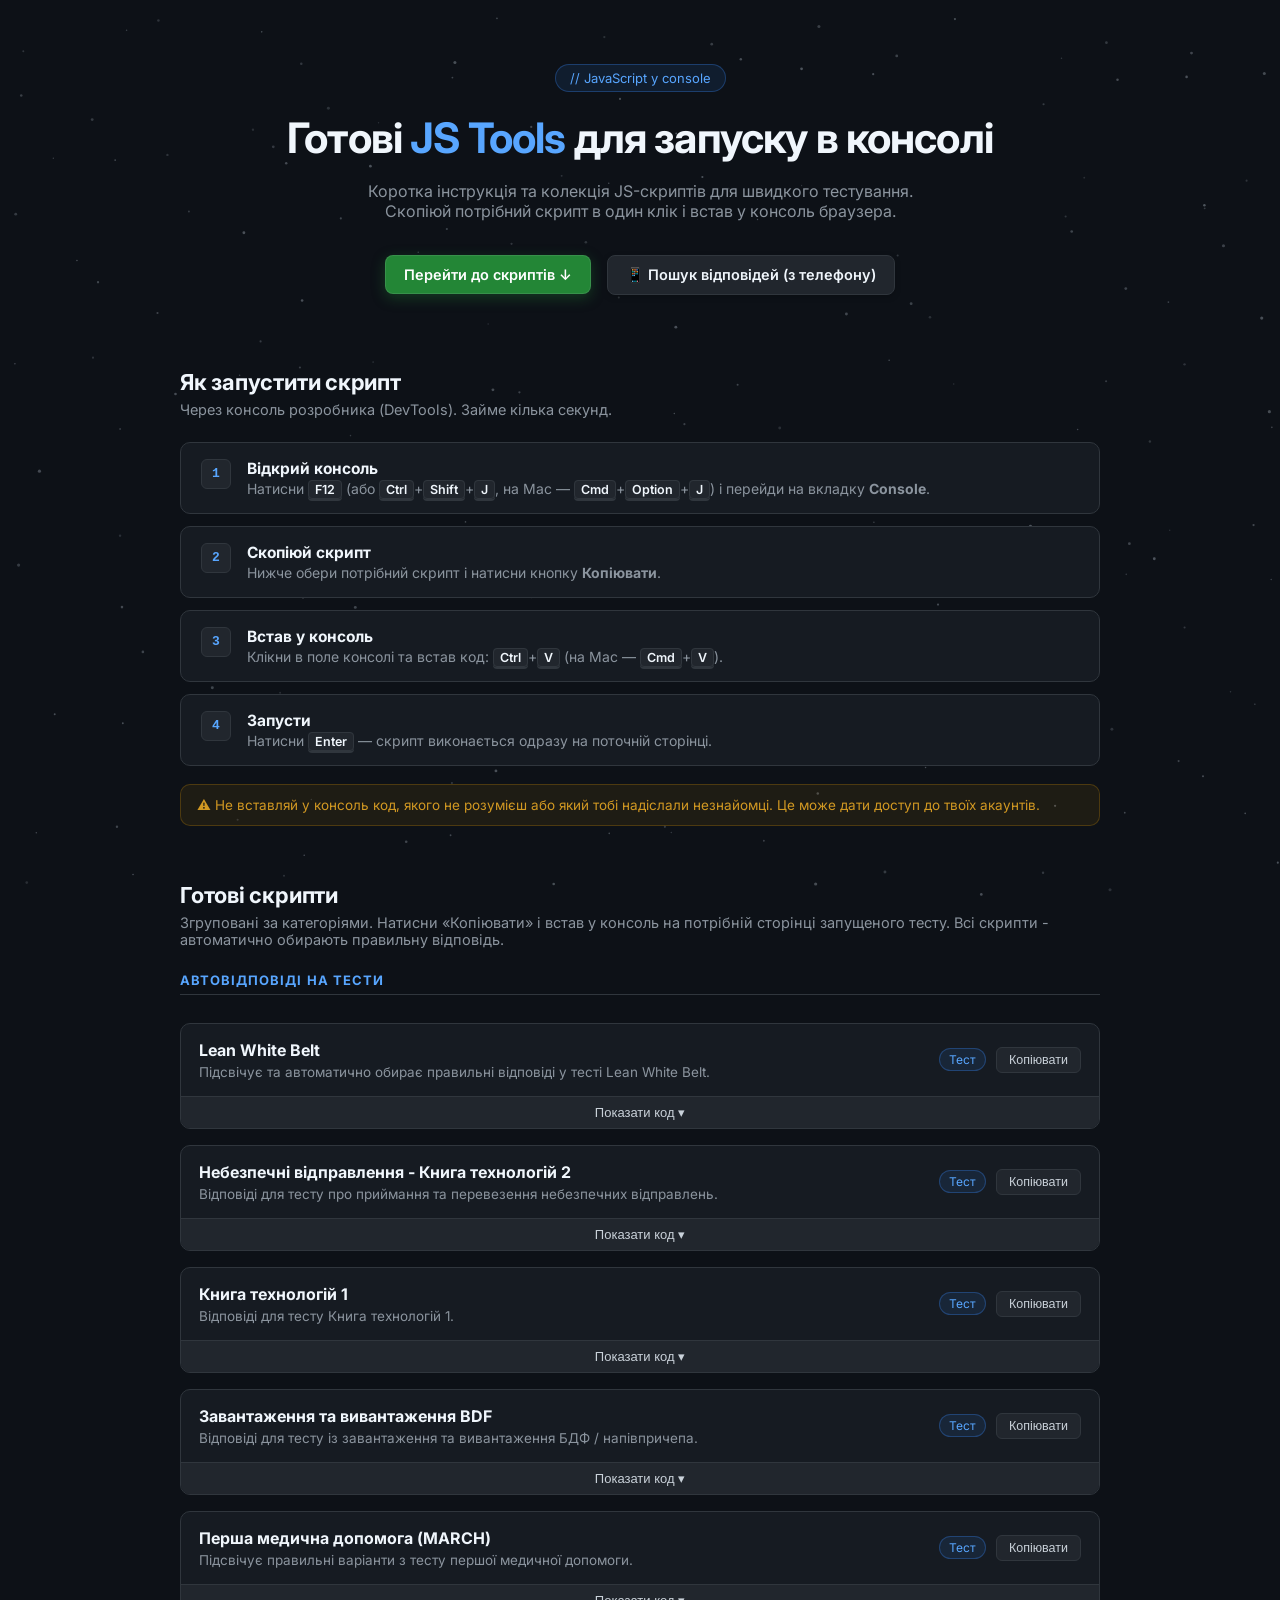
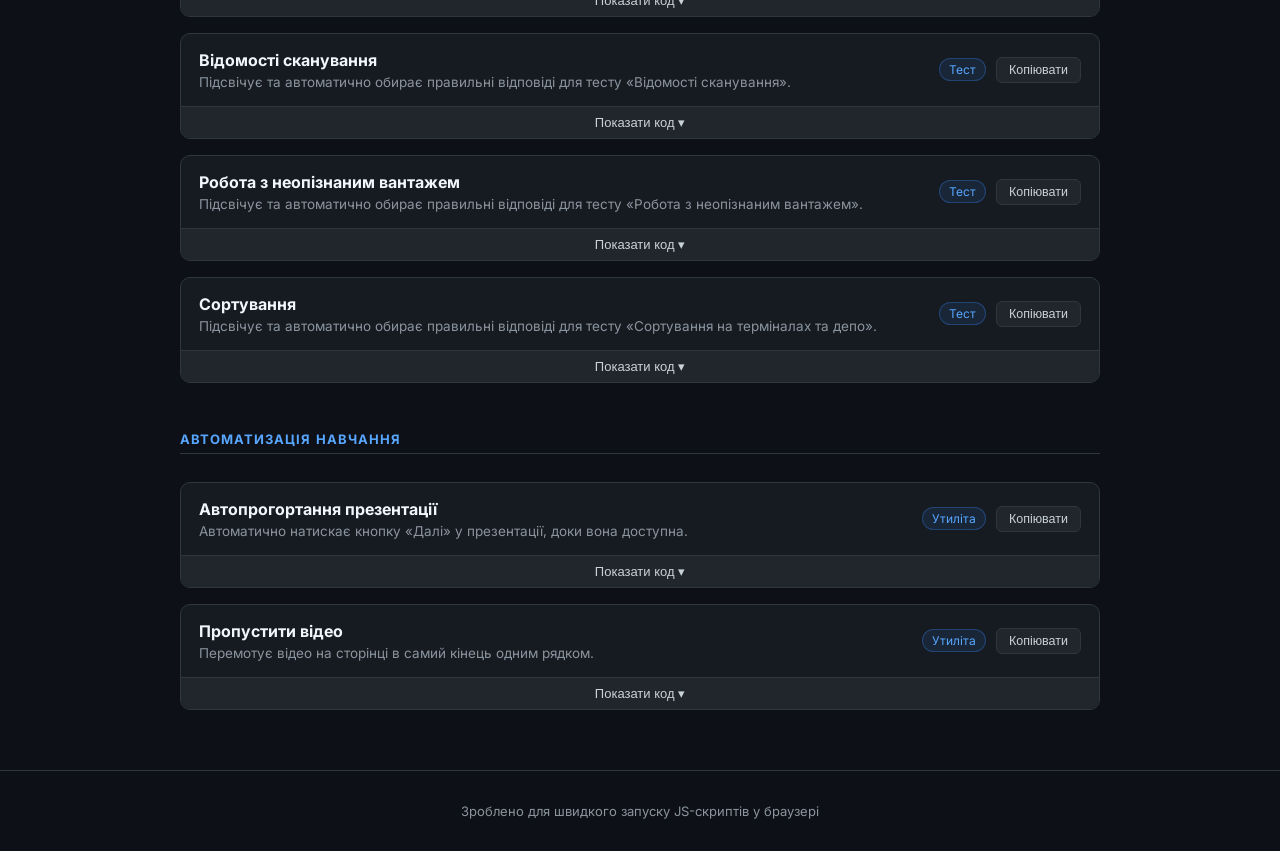
==== index.html @ 93f77d6a "Update index.html" ====
<!DOCTYPE html>
<html lang="uk">

<head>
    <meta charset="UTF-8" />
    <meta name="viewport" content="width=device-width, initial-scale=1.0" />
    <title>JS Test Tools</title>
    <link rel="icon" href="data:image/svg+xml,<svg xmlns=%22http://www.w3.org/2000/svg%22 viewBox=%220 0 100 100%22><text y=%22.9em%22 font-size=%2290%22> {>_ }Js </text></svg>">
    <meta name="description" content="Коротка інструкція, як запускати JavaScript у консолі браузера, та готові скрипти для копіювання в один клік." />
    <link rel="stylesheet" href="css/style.css" />
    <link rel="stylesheet" href="css/animations.css" />
    <script src="js/animations.js"></script>
</head>

<body>
    <!-- ======================= HERO ======================= -->
    <header class="hero">
        <div class="container">
            <span id="secret-badge" class="badge" style="cursor: pointer; user-select: none;">// JavaScript у console</span>
            <h1>Готові <span class="accent">JS Tools</span> для запуску в консолі</h1>
            <p>Коротка інструкція та колекція JS-скриптів для швидкого тестування. Скопіюй потрібний скрипт в один клік і встав у консоль браузера.</p>
            <a class="btn btn-primary" href="#scripts">Перейти до скриптів ↓</a>
            <a class="btn" href="poshuk.html">📱 Пошук відповідей (з телефону)</a>
        </div>
    </header>
    <!-- ======================= ІНСТРУКЦІЯ ======================= -->
    <section>
        <div class="container">
            <h2 class="section-title">Як запустити скрипт</h2>
            <p class="section-sub">Через консоль розробника (DevTools). Займе кілька секунд.</p>
            <div class="steps">
                <div class="step">
                    <div class="step-num">1</div>
                    <div>
                        <h3>Відкрий консоль</h3>
                        <p>Натисни <kbd>F12</kbd> (або <kbd>Ctrl</kbd>+<kbd>Shift</kbd>+<kbd>J</kbd>, на Mac — <kbd>Cmd</kbd>+<kbd>Option</kbd>+<kbd>J</kbd>) і перейди на вкладку <b>Console</b>.</p>
                    </div>
                </div>
                <div class="step">
                    <div class="step-num">2</div>
                    <div>
                        <h3>Скопіюй скрипт</h3>
                        <p>Нижче обери потрібний скрипт і натисни кнопку <b>Копіювати</b>.</p>
                    </div>
                </div>
                <div class="step">
                    <div class="step-num">3</div>
                    <div>
                        <h3>Встав у консоль</h3>
                        <p>Клікни в поле консолі та встав код: <kbd>Ctrl</kbd>+<kbd>V</kbd> (на Mac — <kbd>Cmd</kbd>+<kbd>V</kbd>).</p>
                    </div>
                </div>
                <div class="step">
                    <div class="step-num">4</div>
                    <div>
                        <h3>Запусти</h3>
                        <p>Натисни <kbd>Enter</kbd> — скрипт виконається одразу на поточній сторінці.</p>
                    </div>
                </div>
            </div>
            <div class="warning">
                ⚠ Не вставляй у консоль код, якого не розумієш або який тобі надіслали незнайомці. Це може дати доступ до твоїх акаунтів.
            </div>
        </div>
    </section>
    <!-- ======================= СКРИПТИ ======================= -->
    <section id="scripts">
        <div class="container">
            <h2 class="section-title">Готові скрипти</h2>
            <p class="section-sub">Згруповані за категоріями. Натисни «Копіювати» і встав у консоль на потрібній сторінці запущеного тесту. Всі скрипти - автоматично обирають правильну відповідь.</p>
            <div id="cards"></div>
        </div>
    </section>
    <footer>
        <div class="container">Зроблено для швидкого запуску JS-скриптів у браузері</div>
    </footer>
    <!--
    База скриптів винесена в data/scripts-db.js — це окрема "база знань"
    цієї сторінки. Щоб додати свій скрипт, відредагуй масив SCRIPTS_DB:
    додай об'єкт { category, tag, title, desc, code }.
  -->
    <script src="data/scripts-db.js"></script>
    <script src="js/main.js"></script>
</body>

</html>
---- css/style.css ----
/* ============================================================
   ЗМІННІ ТЕМИ (GitHub Dark Inspired)
   ============================================================ */

@import url('https://fonts.googleapis.com/css2?family=Fira+Code:wght@400;500;600&family=Inter:wght@400;500;600;700&display=swap');


:root {
    --bg: #0d1117;
    /* Глибокий темний фон */
    --card: #161b22;
    /* Фон карток */
    --card-2: #21262d;
    /* Дрібні елементи, плашки, кнопки */
    --text: #c9d1d9;
    /* М'який білий колір для основного тексту */
    --text-bright: #f0f6fc;
    /* Заголовки */
    --muted: #8b949e;
    /* Приглушений сірий */
    --accent: #238636;
    /* Стриманий зелений для головних дій */
    --accent-hover: #2ea043;
    --border: #30363d;
    /* Акуратні темні рамки */
    --radius: 10px;
}

* {
    box-sizing: border-box;
    margin: 0;
    padding: 0;
}

body {
    background: var(--bg);
    color: var(--text);
    font-family: "Inter", system-ui, -apple-system, "Segoe UI", Roboto, sans-serif;
    line-height: 1.6 -webkit-font-smoothing: antialiased;
}

code,
pre,
.mono {
    font-family: "Fira Code", "JetBrains Mono", Menlo, Consolas, monospace;
}

.container {
    width: 100%;
    max-width: 960px;
    margin: 0 auto;
    padding: 0 20px;
}

/* ============================================================
   СТИЛІЗАЦІЯ СКРОЛБАРІВ (Забирає системні білі рамки)
   ============================================================ */
::-webkit-scrollbar {
    width: 8px;
    height: 8px;
}

::-webkit-scrollbar-track {
    background: #0d1117;
}

::-webkit-scrollbar-thumb {
    background: #30363d;
    border-radius: 4px;
}

::-webkit-scrollbar-thumb:hover {
    background: #484f58;
}

/* Спеціальний скролбар для блоків коду <pre> */
pre::-webkit-scrollbar {
    width: 6px !important;
    height: 6px !important;
}

pre::-webkit-scrollbar-track {
    background: #0d1117 !important;
}

pre::-webkit-scrollbar-thumb {
    background: #30363d !important;
    border-radius: 4px;
    border: none !important;
}

pre::-webkit-scrollbar-thumb:hover {
    background: #484f58 !important;
}

/* ============================================================
   HERO СЕКЦІЯ ТА КНОПКИ
   ============================================================ */
.hero {
    text-align: center;
    padding: 64px 0 40px;
}

.badge {
    display: inline-block;
    font-size: 13px;
    color: #58a6ff;
    background: rgba(56, 139, 253, 0.1);
    border: 1px solid rgba(56, 139, 253, 0.3);
    padding: 5px 14px;
    border-radius: 999px;
    margin-bottom: 20px;
}

.hero h1 {
    color: var(--text-bright);
    font-size: clamp(28px, 6vw, 42px);
    line-height: 1.25;
    letter-spacing: -0.02em;
    margin-bottom: 16px;
}

.hero h1 .accent {
    color: #58a6ff;
}

.hero p {
    color: var(--muted);
    font-size: 16px;
    max-width: 560px;
    margin: 0 auto 28px;
}

/* Базова кнопка */
.btn {
    display: inline-flex;
    align-items: center;
    justify-content: center;
    gap: 8px;
    background: var(--card-2);
    color: var(--text-bright);
    font-weight: 600;
    text-decoration: none;
    padding: 10px 18px;
    margin: 6px;
    border-radius: 8px;
    border: 1px solid var(--border);
    cursor: pointer;
    font-size: 14.5px;
    transition: all 0.2s cubic-bezier(0.16, 1, 0.3, 1);
    box-shadow: 0 2px 6px rgba(0, 0, 0, 0.2);
}

.btn:hover {
    background: #30363d;
    border-color: #8b949e;
    color: #ffffff;
    transform: translateY(-2px);
    box-shadow: 0 4px 12px rgba(0, 0, 0, 0.35);
}

.btn:active {
    transform: translateY(0);
    box-shadow: 0 1px 3px rgba(0, 0, 0, 0.2);
}

/* Головна акцентна кнопка */
.btn-primary {
    background: var(--accent);
    border-color: rgba(240, 246, 254, 0.1);
    box-shadow: 0 4px 14px rgba(35, 134, 54, 0.35);
    color: #ffffff;
}

.btn-primary:hover {
    background: var(--accent-hover);
    border-color: rgba(240, 246, 254, 0.2);
    box-shadow: 0 10px 20px rgba(46, 160, 67, 0.45);
}

/* ============================================================
   СЕКЦІЇ ТА ІНСТРУКЦІЯ
   ============================================================ */
section {
    padding: 28px 0;
}

.section-title {
    color: var(--text-bright);
    font-size: 22px;
    margin-bottom: 6px;
    letter-spacing: -0.01em;
}

.section-sub {
    color: var(--muted);
    margin-bottom: 24px;
    font-size: 14.5px;
}

.steps {
    display: grid;
    gap: 12px;
}

.step {
    display: flex;
    gap: 16px;
    align-items: flex-start;
    background: var(--card);
    border: 1px solid var(--border);
    border-radius: var(--radius);
    padding: 16px 20px;
}

.step-num {
    flex: none;
    width: 30px;
    height: 30px;
    display: grid;
    place-items: center;
    background: var(--card-2);
    color: #58a6ff;
    border: 1px solid var(--border);
    border-radius: 6px;
    font-weight: 700;
    font-family: monospace;
}

.step h3 {
    color: var(--text-bright);
    font-size: 15.5px;
    margin-bottom: 2px;
}

.step p {
    color: var(--muted);
    font-size: 14px;
}

.step kbd {
    background: var(--card-2);
    border: 1px solid var(--border);
    border-radius: 4px;
    padding: 1px 6px;
    font-size: 12.5px;
    color: var(--text-bright);
    box-shadow: 0 2px 0 var(--border);
    font-family: inherit;
    font-weight: 600;
}

.warning {
    margin-top: 18px;
    background: rgba(187, 128, 9, 0.1);
    border: 1px solid rgba(187, 128, 9, 0.3);
    border-radius: var(--radius);
    padding: 12px 16px;
    font-size: 13.5px;
    color: #d29922;
}

/* ============================================================
   КАТЕГОРІЇ ТА КАРТКИ СКРИПТІВ
   ============================================================ */
.cat-title {
    font-size: 13px;
    font-weight: 700;
    text-transform: uppercase;
    letter-spacing: 0.08em;
    color: #58a6ff;
    margin: 32px 0 12px;
    padding-bottom: 6px;
    border-bottom: 1px solid var(--border);
}

.cat-title:first-child {
    margin-top: 0;
}

#cards {
    display: grid;
    gap: 16px;
}

.card {
    background: var(--card);
    border: 1px solid var(--border);
    border-radius: var(--radius);
    overflow: hidden;
    transition: transform 0.2s ease, border-color 0.2s ease;
}

.card:hover {
    transform: translateY(-3px);
    border-color: #58a6ff;
}

.card-head {
    display: flex;
    justify-content: space-between;
    align-items: center;
    gap: 16px;
    padding: 16px 18px;
}

.card-head h3 {
    color: var(--text-bright);
    font-size: 16px;
    margin-bottom: 4px;
}

.card-head p {
    color: var(--muted);
    font-size: 13.5px;
}

/* Контейнер для бейджа та кнопки "Копіювати" */
.card-actions {
    display: flex;
    align-items: center;
    gap: 10px;
    flex-shrink: 0;
}

.tag {
    font-size: 12px;
    color: #58a6ff;
    background: rgba(56, 139, 253, 0.1);
    border: 1px solid rgba(56, 139, 253, 0.3);
    padding: 3px 9px;
    border-radius: 12px;
    white-space: nowrap;
}

.copy-btn {
    position: static;
    background: var(--card-2);
    color: var(--text);
    border: 1px solid var(--border);
    border-radius: 6px;
    padding: 5px 12px;
    font-size: 12.5px;
    font-weight: 500;
    cursor: pointer;
    transition: all 0.15s;
}

.copy-btn:hover {
    background: #30363d;
    color: var(--text-bright);
    border-color: #8b949e;
}

.copy-btn.copied {
    background: var(--accent);
    color: #ffffff;
    border-color: var(--accent);
}

/* ============================================================
   БЛОКИ З КОДОМ ТА КНОПКА РОЗГОРТАННЯ
   ============================================================ */
.code-wrap {
    position: relative;
    display: flex;
    flex-direction: column;
}

pre {
    background: rgba(22, 27, 34, 0.6) !important;
    border: none !important;
    border-top: 1px solid var(--border) !important;
    outline: none !important;
    box-shadow: none !important;
    padding: 16px 18px;
    overflow-x: auto;
    font-size: 13px;
    line-height: 1.55;
    color: #c9d1d9;
    white-space: pre;
    max-height: 320px;
}

/* Кнопка розгортання/згортання коду */
.toggle-btn {
    width: 100%;
    background: var(--card-2);
    color: var(--text);
    border: none;
    border-top: 1px solid var(--border);
    padding: 8px 16px;
    font-size: 13px;
    font-weight: 500;
    cursor: pointer;
    text-align: center;
    transition: background 0.2s, color 0.2s;
    display: flex;
    align-items: center;
    justify-content: center;
    gap: 6px;
}

.toggle-btn:hover {
    background: #30363d;
    color: var(--text-bright);
}

/* Приховати pre у згорнутому стані */
.code-wrap.collapsed pre {
    display: none !important;
}

footer {
    text-align: center;
    color: var(--muted);
    font-size: 13px;
    padding: 32px 0;
    border-top: 1px solid var(--border);
    margin-top: 32px;
}
---- css/animations.css ----
/* ============================================================
   ANIMATIONS.CSS — лише рух. Кольори, розміри, шрифти й вміст
   сторінок не змінюються. Підключається ПІСЛЯ style.css / poshuk.css.
   Логіка появи при скролі — у js/animations.js
   ============================================================ */

:root {
    --ease-out: cubic-bezier(0.16, 1, 0.3, 1);
    --ease-spring: cubic-bezier(0.34, 1.56, 0.64, 1);
}

/* Плавний скрол до якоря («Перейти до скриптів ↓») */
html {
    scroll-behavior: smooth;
}

/* Плавний перехід між сторінками (index ↔ poshuk), де браузер підтримує */
@view-transition {
    navigation: auto;
}

::view-transition-old(root),
::view-transition-new(root) {
    animation-duration: 0.25s;
}

/* ============================================================
   KEYFRAMES
   (без "to" — кінцевий стан береться зі звичайних стилів)
   ============================================================ */
@keyframes riseIn {
    from {
        opacity: 0;
        transform: translateY(22px);
    }
}

@keyframes heroIn {
    from {
        opacity: 0;
        transform: translateY(18px);
    }
}

@keyframes dropIn {
    from {
        opacity: 0;
        transform: translateY(-10px);
    }
}

@keyframes numPop {
    from {
        opacity: 0;
        transform: scale(0.4);
    }
}

@keyframes sheetRow {
    from {
        opacity: 0;
        transform: translateY(8px);
    }
}

@keyframes markIn {
    from {
        background-color: rgba(56, 139, 253, 0);
    }
}

@keyframes clearIn {
    from {
        opacity: 0;
        transform: translateY(-50%) scale(0.5);
    }
}

@keyframes copiedPop {
    0% {
        transform: scale(1);
    }
    40% {
        transform: scale(1.12);
    }
    100% {
        transform: scale(1);
    }
}

/* ============================================================
   INDEX.HTML — HERO (входить при завантаженні, без JS)
   ============================================================ */
.hero .container > * {
    animation: heroIn 0.75s var(--ease-out) backwards;
}

.hero .container > :nth-child(1) { animation-delay: 0.05s; }
.hero .container > :nth-child(2) { animation-delay: 0.15s; }
.hero .container > :nth-child(3) { animation-delay: 0.25s; }
.hero .container > :nth-child(4) { animation-delay: 0.35s; }
.hero .container > :nth-child(5) { animation-delay: 0.42s; }

/* ============================================================
   INDEX.HTML — поява елементів при скролі
   Сховані лише коли JS активний (клас .js на <html>),
   тож без JS усе видно як завжди.
   ============================================================ */
.js :is(.section-title, .section-sub, .step, .warning, .cat-title, #cards .card, footer .container):not(.in) {
    opacity: 0;
}

.js :is(.section-title, .section-sub, .step, .warning, .cat-title, #cards .card, footer .container).in {
    animation: riseIn 0.65s var(--ease-out) var(--d, 0ms) backwards;
}

/* Цифри кроків «вискакують» разом із кроком */
.js .step.in .step-num {
    animation: numPop 0.5s var(--ease-spring) calc(var(--d, 0ms) + 180ms) backwards;
}

/* ============================================================
   INDEX.HTML — розгортання/згортання коду (замість різкого display:none)
   Кінцеві стани ідентичні оригінальним.
   ============================================================ */
.code-wrap pre {
    transition:
        max-height 0.45s var(--ease-out),
        padding 0.45s var(--ease-out),
        border-top-width 0.45s var(--ease-out),
        opacity 0.3s ease 0.05s,
        visibility 0s linear 0s;
}

.code-wrap.collapsed pre {
    display: block !important;
    max-height: 0 !important;
    padding-top: 0 !important;
    padding-bottom: 0 !important;
    border-top-width: 0 !important;
    opacity: 0;
    visibility: hidden;
    overflow: hidden;
    transition:
        max-height 0.35s var(--ease-out),
        padding 0.35s var(--ease-out),
        border-top-width 0.35s var(--ease-out),
        opacity 0.2s ease,
        visibility 0s linear 0.35s;
}

/* Мікро-відгуки на натискання */
.copy-btn:active {
    transform: scale(0.94);
}

.copy-btn.copied {
    animation: copiedPop 0.4s var(--ease-out);
}

/* ============================================================
   POSHUK.HTML — мобільний пошук
   ============================================================ */

/* Шапка (один рядок) входить при завантаженні */
.topbar .bar > * {
    animation: dropIn 0.55s var(--ease-out) backwards;
}

.topbar .bar > :nth-child(1) { animation-delay: 0.02s; }
.topbar .bar > :nth-child(2) { animation-delay: 0.08s; }
.topbar .bar > :nth-child(3) { animation-delay: 0.14s; }

/* Рядки списку тем з'являються каскадом щоразу, коли панель відкривається */
.sheet.open .chip {
    animation: sheetRow 0.4s var(--ease-out) backwards;
}

.sheet.open .chip:nth-child(1) { animation-delay: 0.10s; }
.sheet.open .chip:nth-child(2) { animation-delay: 0.14s; }
.sheet.open .chip:nth-child(3) { animation-delay: 0.18s; }
.sheet.open .chip:nth-child(4) { animation-delay: 0.22s; }
.sheet.open .chip:nth-child(5) { animation-delay: 0.26s; }
.sheet.open .chip:nth-child(6) { animation-delay: 0.30s; }
.sheet.open .chip:nth-child(7) { animation-delay: 0.34s; }
.sheet.open .chip:nth-child(8) { animation-delay: 0.38s; }
.sheet.open .chip:nth-child(9) { animation-delay: 0.42s; }

.chip:active,
.topics-btn:active {
    transform: scale(0.97);
}

/* Картки результатів з'являються при скролі (клас .in ставить js/animations.js).
   Приховані лише коли JS активний. .instant — без анімації, коли набір
   результатів не змінився (щоб не мигало на кожну літеру). */
.js #results > :not(.in) {
    opacity: 0;
}

.js #results > .in {
    animation: riseIn 0.55s var(--ease-out) var(--d, 0ms) backwards;
}

.js #results > .in.instant {
    animation: none;
}

/* Підсвітка знайдених слів плавно «загоряється» */
mark {
    animation: markIn 0.5s ease 0.15s backwards;
}

/* Кнопка очищення з'являється з м'яким «поп» */
.clear-btn.show {
    animation: clearIn 0.2s var(--ease-out);
}

/* ============================================================
   ГЛІТЧ бейджа-пасхалки (клас .glitch додає js/animations.js)
   ============================================================ */
@keyframes glitch {
    0%   { transform: translate(0); text-shadow: none; clip-path: none; }
    8%   { transform: translate(-3px, 1px) skewX(-10deg); text-shadow: 3px 0 #ff3860, -3px 0 #00e5ff; clip-path: inset(0 0 55% 0); border-color: #ff3860; }
    16%  { transform: translate(3px, -1px) skewX(8deg); text-shadow: -3px 0 #ff3860, 3px 0 #00e5ff; clip-path: inset(45% 0 0 0); border-color: #00e5ff; }
    24%  { transform: translate(-2px, 0); text-shadow: 2px 0 #00e5ff, -2px 0 #ff3860; clip-path: inset(20% 0 40% 0); }
    32%  { transform: translate(2px, 1px) skewX(-6deg); text-shadow: -2px 0 #ff3860, 2px 0 #00e5ff; clip-path: none; border-color: #ff3860; }
    40%  { transform: translate(0); text-shadow: none; clip-path: none; }
    52%  { transform: translate(4px, -1px) skewX(12deg); text-shadow: 4px 0 #00e5ff, -4px 0 #ff3860; clip-path: inset(60% 0 0 0); border-color: #00e5ff; }
    60%  { transform: translate(-4px, 1px) skewX(-12deg); text-shadow: -4px 0 #ff3860, 4px 0 #00e5ff; clip-path: inset(0 0 65% 0); }
    70%  { transform: translate(1px, 0); text-shadow: 2px 0 #ff3860, -2px 0 #00e5ff; clip-path: none; }
    82%  { transform: translate(-1px, 0) skewX(4deg); text-shadow: -1px 0 #00e5ff, 1px 0 #ff3860; }
    100% { transform: translate(0); text-shadow: none; clip-path: none; }
}

#secret-badge.glitch {
    animation: glitch 0.65s steps(1, end);
}

/* ============================================================
   ГЛІТЧ НА ВСЮ СТОРІНКУ (клас .glitch-page на <body>)
   text-shadow успадковується, тому «розщеплення» кольорів
   отримує весь текст сторінки.
   ============================================================ */
@keyframes glitchPage {
    0%   { transform: translate(0); text-shadow: none; filter: none; }
    8%   { transform: translate(-6px, 1px) skewX(-2deg); text-shadow: 3px 0 #ff3860, -3px 0 #00e5ff; filter: hue-rotate(25deg) saturate(1.5); }
    16%  { transform: translate(6px, -1px) skewX(1.5deg); text-shadow: -3px 0 #ff3860, 3px 0 #00e5ff; filter: hue-rotate(-25deg) saturate(1.5); }
    24%  { transform: translate(-3px, 0); text-shadow: 2px 0 #00e5ff, -2px 0 #ff3860; filter: none; }
    32%  { transform: translate(4px, 1px) skewX(-1.5deg); text-shadow: -2px 0 #ff3860, 2px 0 #00e5ff; filter: invert(0.08) hue-rotate(40deg); }
    40%  { transform: translate(0); text-shadow: none; filter: none; }
    52%  { transform: translate(8px, -1px) skewX(2.5deg); text-shadow: 4px 0 #00e5ff, -4px 0 #ff3860; filter: hue-rotate(-40deg) saturate(1.8); }
    60%  { transform: translate(-8px, 1px) skewX(-2.5deg); text-shadow: -4px 0 #ff3860, 4px 0 #00e5ff; filter: hue-rotate(30deg); }
    70%  { transform: translate(2px, 0); text-shadow: 2px 0 #ff3860, -2px 0 #00e5ff; filter: none; }
    82%  { transform: translate(-1px, 0) skewX(0.5deg); text-shadow: -1px 0 #00e5ff, 1px 0 #ff3860; }
    100% { transform: translate(0); text-shadow: none; filter: none; }
}

body.glitch-page {
    animation: glitchPage 0.65s steps(1, end);
}

/* Щоб зсув не викликав короткий горизонтальний скролбар */
html.glitch-page-on {
    overflow-x: hidden;
}

/* ============================================================
   БЛИСК, що раз на кілька секунд пробігає по «JS Tools»
   У спокої колір той самий #58a6ff — змінюється лише під час проходу.
   ============================================================ */
@keyframes shine {
    0%   { background-position: 100% 0; }
    16%  { background-position: 0% 0; }
    100% { background-position: 0% 0; }
}

@supports ((-webkit-background-clip: text) or (background-clip: text)) {
    .hero h1 .accent {
        background-image: linear-gradient(100deg, #58a6ff 0%, #58a6ff 43%, #a9d1ff 50%, #58a6ff 57%, #58a6ff 100%);
        background-size: 250% 100%;
        background-repeat: no-repeat;
        background-position: 100% 0;
        -webkit-background-clip: text;
        background-clip: text;
        -webkit-text-fill-color: transparent;
        color: transparent;
        animation: shine 6s ease-in-out 1.8s infinite;
    }
}

/* ============================================================
   ФОН: випадкові крапки + неонові лінії до курсора
   Малює js/animations.js (функція initNeonField) на <canvas id="neon-bg">.
   Canvas лежить під усім вмістом і не перехоплює кліки.
   ============================================================ */
#neon-bg {
    position: fixed;
    inset: 0;
    width: 100%;
    height: 100%;
    z-index: -1;
    pointer-events: none;
    display: block;
}

@media print {
    #neon-bg {
        display: none;
    }
}

/* ============================================================
   ДРУК КОДУ при розгортанні (CSS Custom Highlight API)
   Ще не «надруковані» символи — прозорі, а сам текст у DOM
   не змінюється (кнопка «Копіювати» завжди бере повний код).
   Каретка — блок на наступному символі.
   ============================================================ */
::highlight(code-untyped) {
    color: transparent;
}

::highlight(code-caret) {
    background-color: #58a6ff;
    color: #0d1117;
}

/* ============================================================
   ПОВАГА ДО НАЛАШТУВАНЬ: «зменшити рух» у системі
   ============================================================ */
@media (prefers-reduced-motion: reduce) {
    html {
        scroll-behavior: auto;
    }

    *,
    *::before,
    *::after {
        animation: none !important;
        transition-duration: 0.01ms !important;
        transition-delay: 0s !important;
    }

    .js :is(.section-title, .section-sub, .step, .warning, .cat-title, #cards .card, footer .container):not(.in) {
        opacity: 1;
    }
}
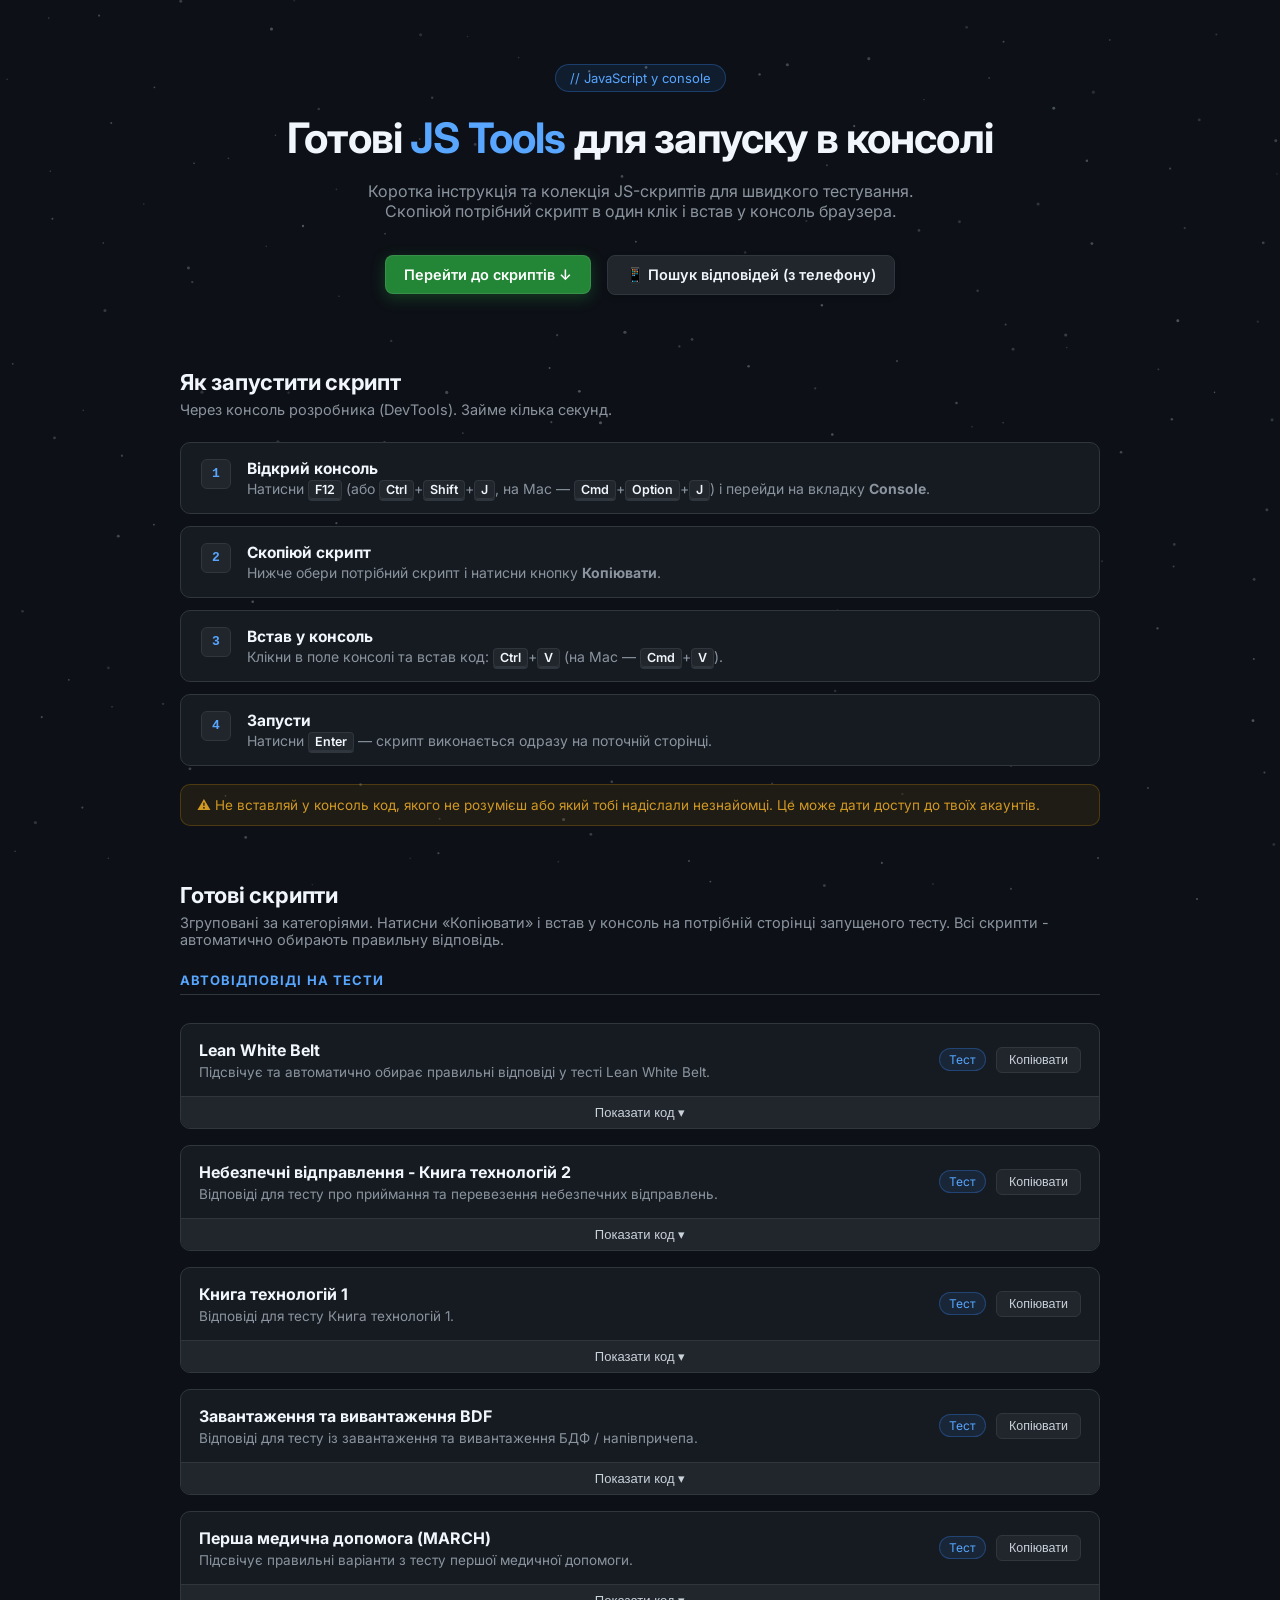
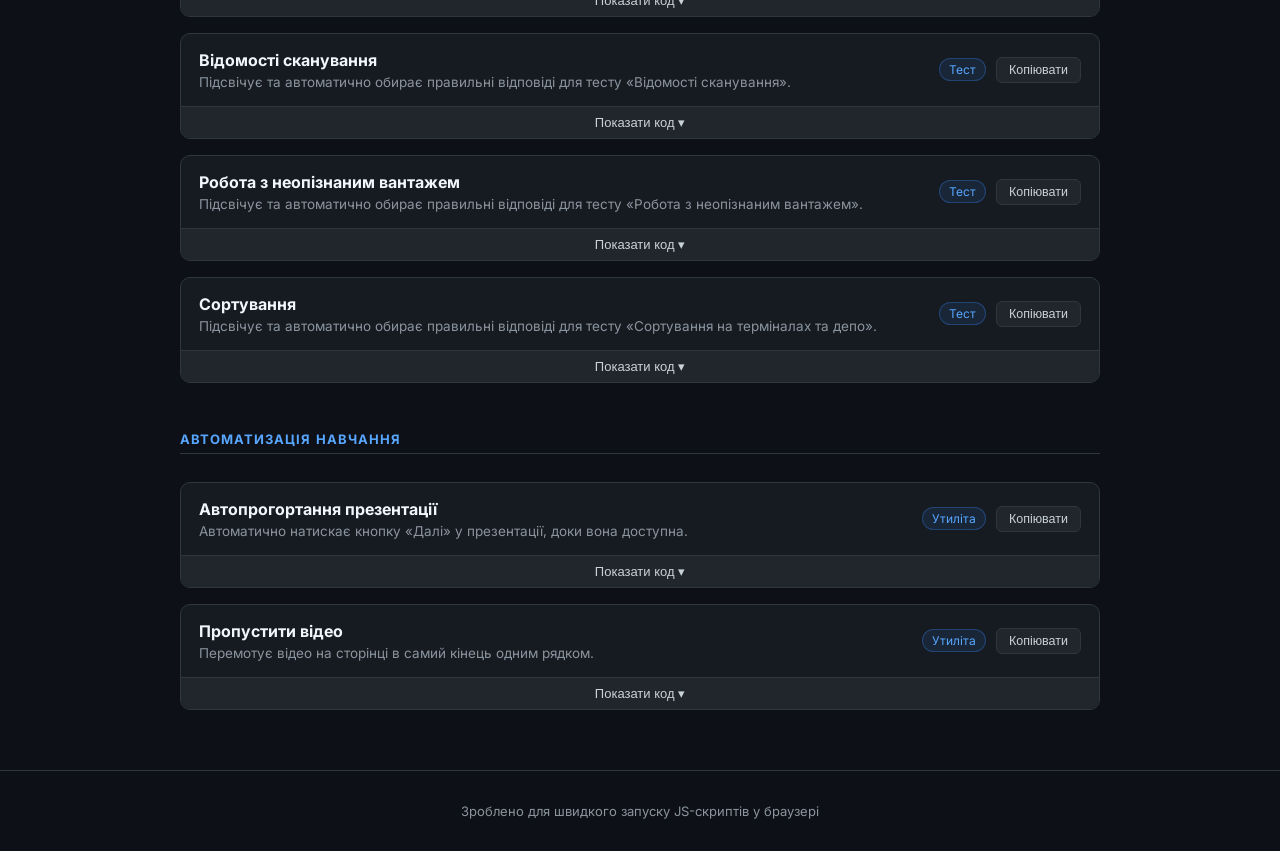
==== commit a98788ed: "Update index.html" ====
--- a/index.html
+++ b/index.html
@@ -5,7 +5,7 @@
     <meta charset="UTF-8" />
     <meta name="viewport" content="width=device-width, initial-scale=1.0" />
     <title>JS Test Tools</title>
-    <link rel="icon" href="data:image/svg+xml,<svg xmlns=%22http://www.w3.org/2000/svg%22 viewBox=%220 0 100 100%22><text y=%22.9em%22 font-size=%2290%22> {>_ }Js </text></svg>">
+    <link rel="icon" href="data:image/svg+xml,<svg xmlns=%22http://www.w3.org/2000/svg%22 viewBox=%220 0 100 100%22><text y=%22.9em%22 font-size=%2290%22> >_ </text></svg>">
     <meta name="description" content="Коротка інструкція, як запускати JavaScript у консолі браузера, та готові скрипти для копіювання в один клік." />
     <link rel="stylesheet" href="css/style.css" />
     <link rel="stylesheet" href="css/animations.css" />
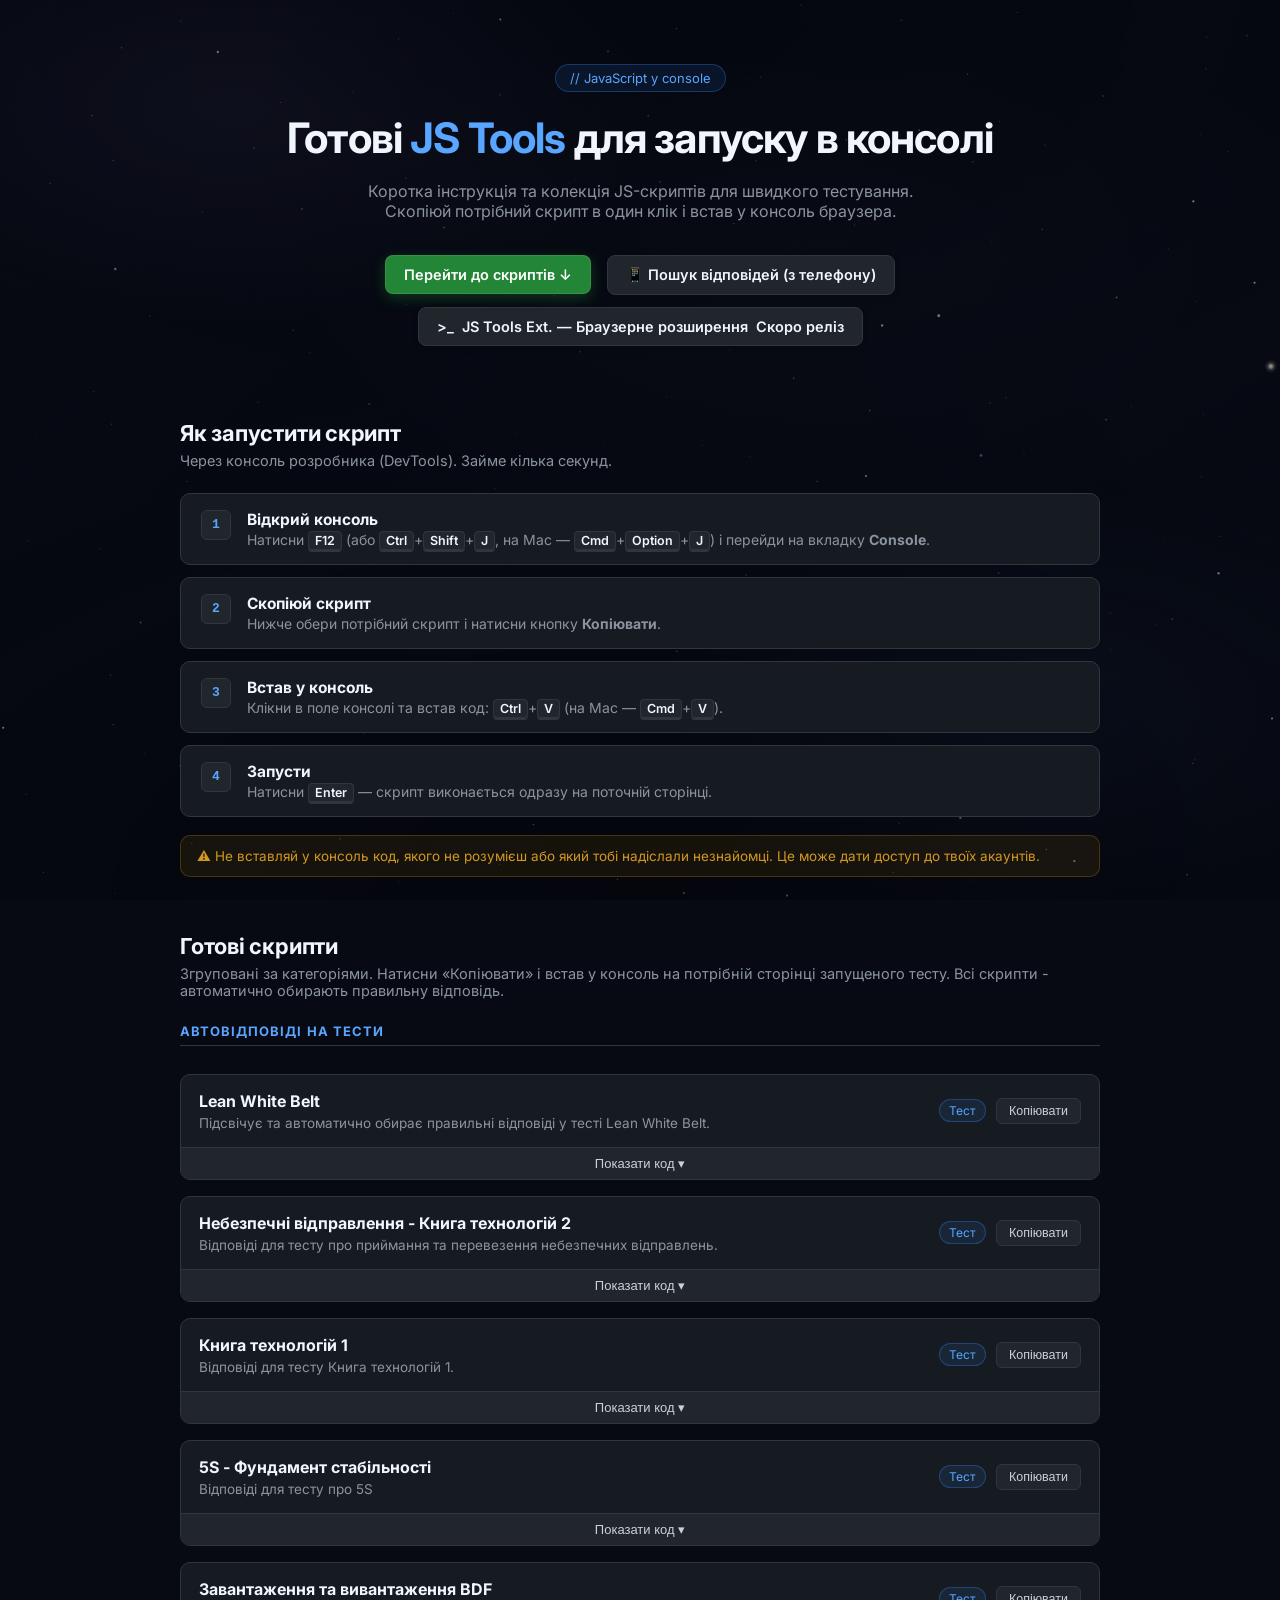
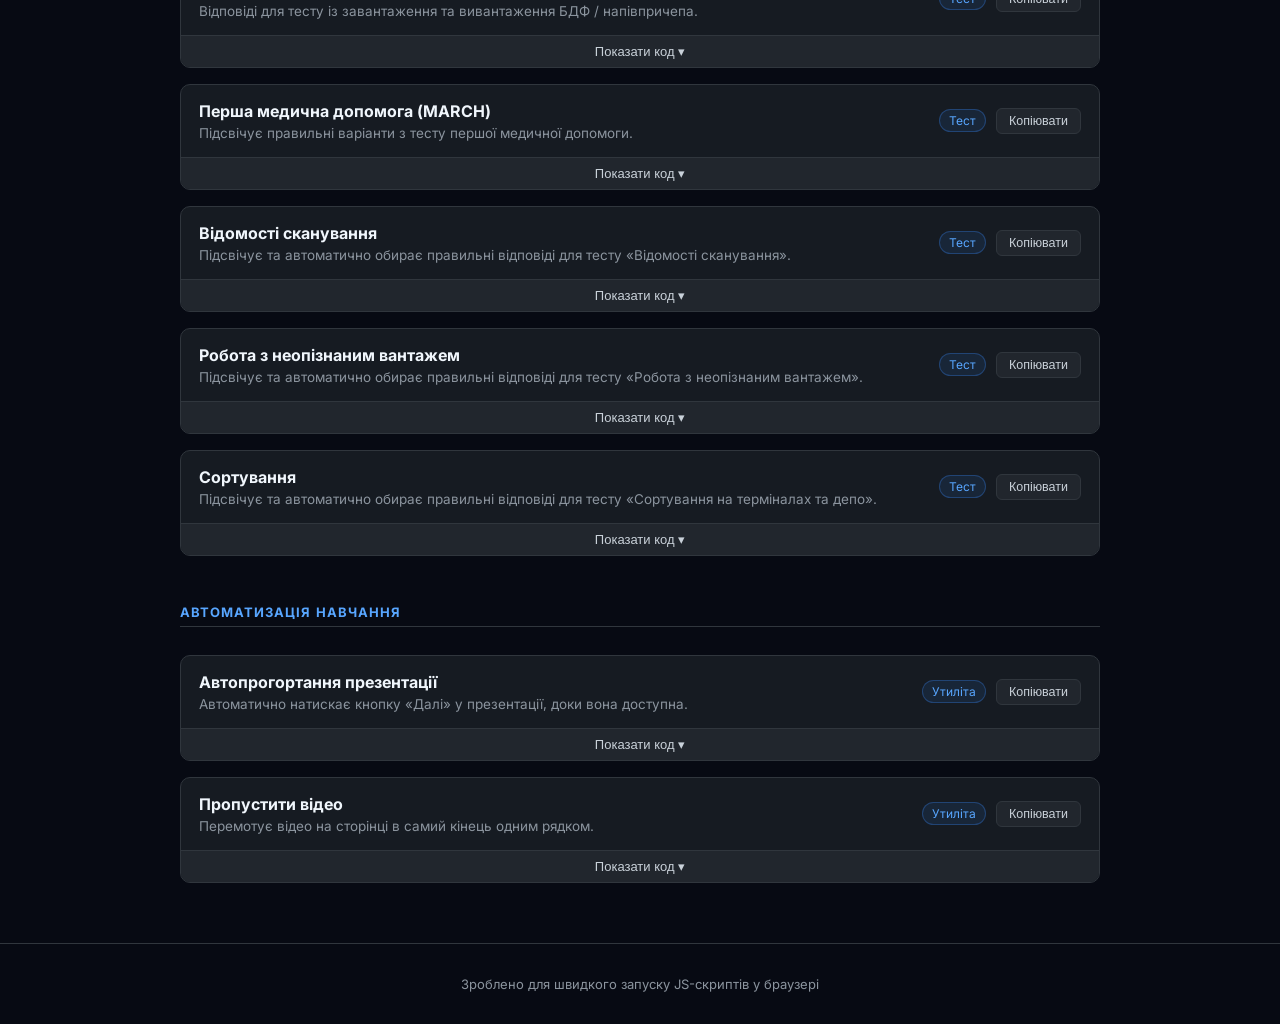
==== commit 900da393: "JS-Tools-Ext" ====
--- a/index.html
+++ b/index.html
@@ -21,6 +21,11 @@
             <p>Коротка інструкція та колекція JS-скриптів для швидкого тестування. Скопіюй потрібний скрипт в один клік і встав у консоль браузера.</p>
             <a class="btn btn-primary" href="#scripts">Перейти до скриптів ↓</a>
             <a class="btn" href="poshuk.html">📱 Пошук відповідей (з телефону)</a>
+            <a class="btn btn-ext-neon" <!--ref="extension.html">
+                <span class="ext-icon">>_ </span>
+                <span>JS Tools Ext. — Браузерне розширення</span>
+                <span class="ext-badge">Скоро реліз</span>
+            </a>
         </div>
     </header>
     <!-- ======================= ІНСТРУКЦІЯ ======================= -->
@@ -83,4 +88,4 @@
     <script src="js/main.js"></script>
 </body>
 
-</html>
+</html>
--- a/css/style.css
+++ b/css/style.css
@@ -6,8 +6,8 @@
 
 
 :root {
-    --bg: #0d1117;
-    /* Глибокий темний фон */
+    --bg: #070a13;
+    /* Глибокий темний фон (нічне небо) */
     --card: #161b22;
     /* Фон карток */
     --card-2: #21262d;
@@ -298,10 +298,16 @@
 
 .card-head {
     display: flex;
+    flex-wrap: wrap;
     justify-content: space-between;
     align-items: center;
-    gap: 16px;
+    gap: 10px 16px;
     padding: 16px 18px;
+}
+
+.card-head>div:first-child {
+    min-width: 0;
+    flex: 1 1 200px;
 }
 
 .card-head h3 {
@@ -368,7 +374,7 @@
 }
 
 pre {
-    background: rgba(22, 27, 34, 0.6) !important;
+    background: #0d1117 !important;
     border: none !important;
     border-top: 1px solid var(--border) !important;
     outline: none !important;
@@ -419,3 +425,52 @@
     border-top: 1px solid var(--border);
     margin-top: 32px;
 }
+
+/* ============================================================
+   МОБІЛЬНА АДАПТИВНІСТЬ (компактно: лише те, що реально «пливе»)
+   ============================================================ */
+@media (max-width: 640px) {
+
+    .container {
+        padding: 0 14px;
+    }
+
+    .hero {
+        padding: 40px 0 28px;
+    }
+
+    .btn {
+        margin: 5px 3px;
+        padding: 10px 14px;
+    }
+
+    .step {
+        flex-wrap: wrap;
+        padding: 14px;
+    }
+
+    .card-head {
+        padding: 14px;
+    }
+
+    .card-actions {
+        flex-wrap: wrap;
+    }
+
+    pre {
+        font-size: 12.5px;
+        padding: 14px;
+    }
+}
+
+@media (max-width: 380px) {
+    .hero h1 {
+        font-size: 24px;
+    }
+
+    .btn {
+        display: block;
+        width: 100%;
+        margin: 6px 0;
+    }
+}
--- a/css/animations.css
+++ b/css/animations.css
@@ -304,6 +304,22 @@
     display: block;
 }
 
+/* Ледь помітна «туманність» і віньєтка позаду зірок — глибина неба
+   як на довгих експозиціях астрофото. Лежить під прозорим канвасом. */
+body::before {
+    content: "";
+    position: fixed;
+    inset: 0;
+    z-index: -2;
+    pointer-events: none;
+    background:
+        radial-gradient(ellipse 55% 40% at 18% 12%, rgba(94, 84, 150, 0.09), transparent 60%),
+        radial-gradient(ellipse 50% 38% at 82% 78%, rgba(46, 78, 130, 0.08), transparent 62%),
+        radial-gradient(ellipse 65% 45% at 65% 30%, rgba(60, 50, 90, 0.05), transparent 65%),
+        radial-gradient(ellipse 130% 90% at 50% 100%, rgba(2, 3, 8, 0.55), transparent 70%),
+        radial-gradient(ellipse 130% 90% at 50% 0%, rgba(2, 3, 8, 0.35), transparent 70%);
+}
+
 @media print {
     #neon-bg {
         display: none;
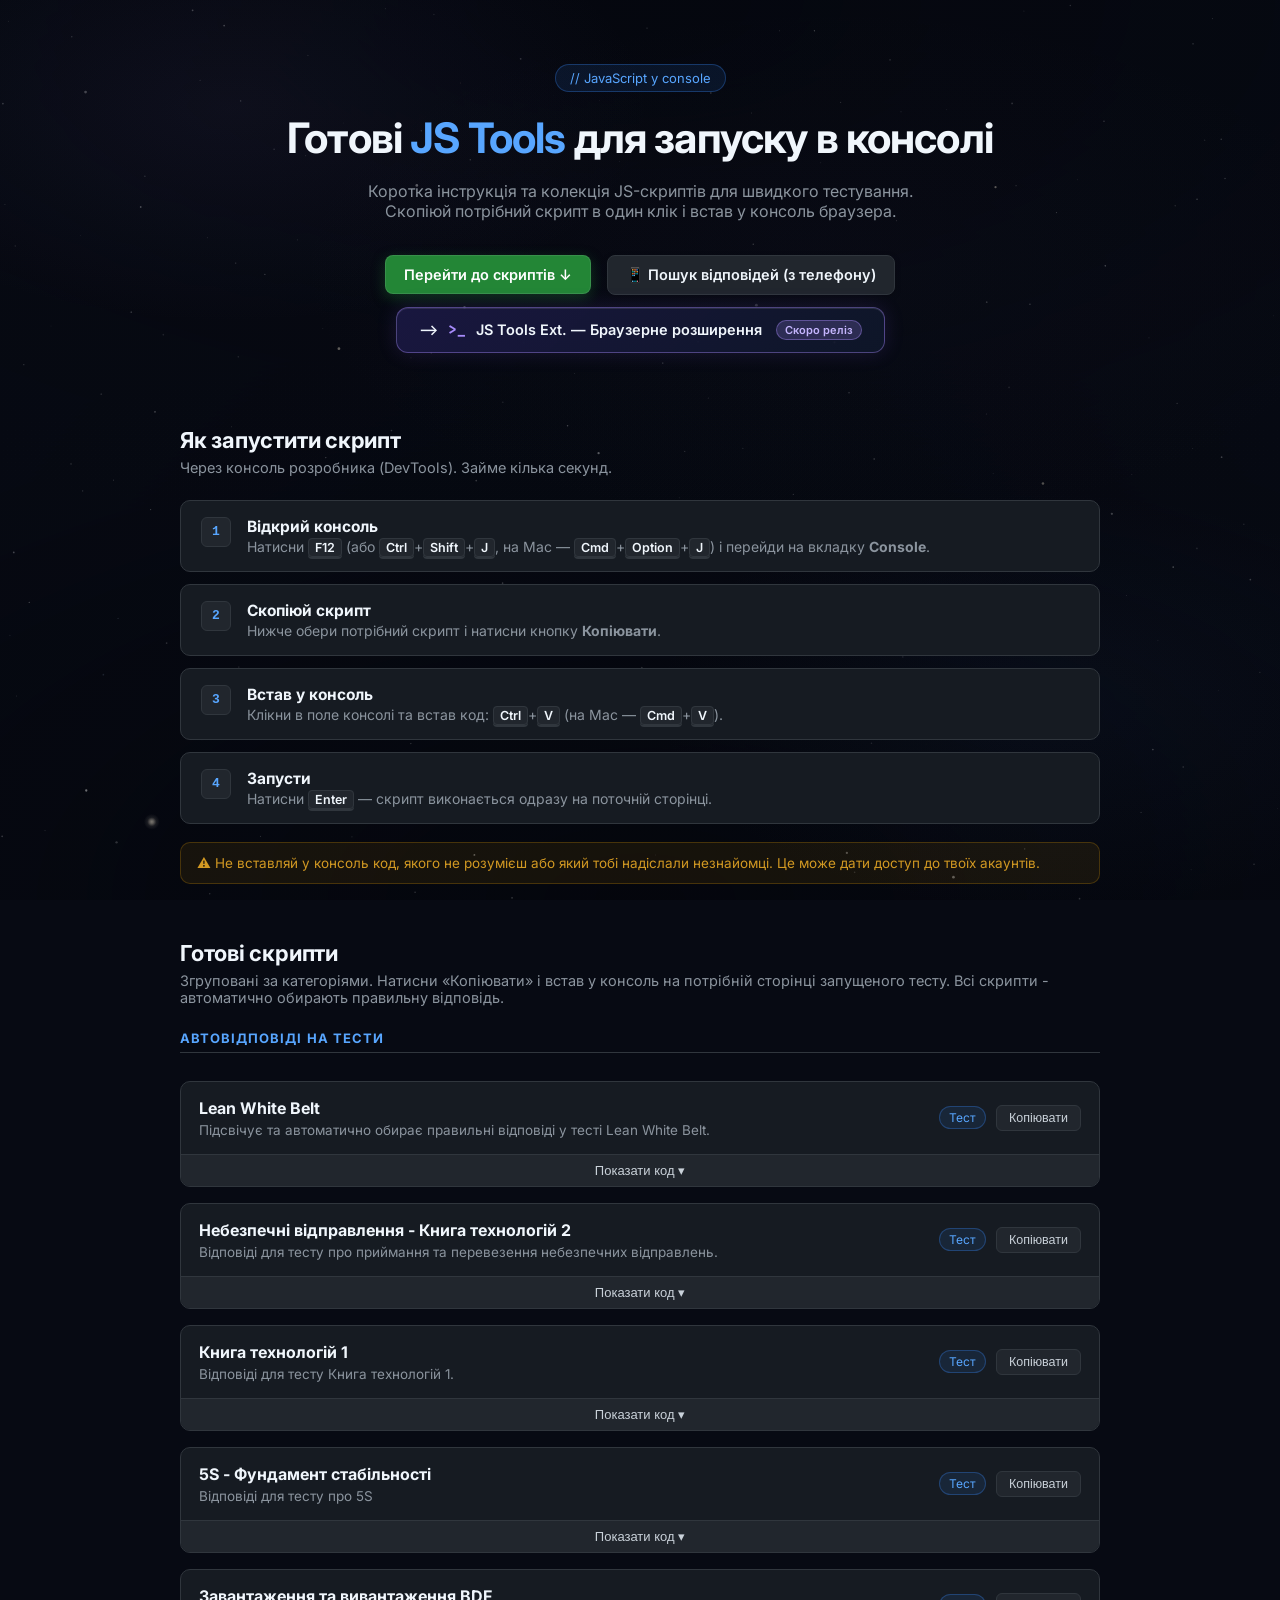
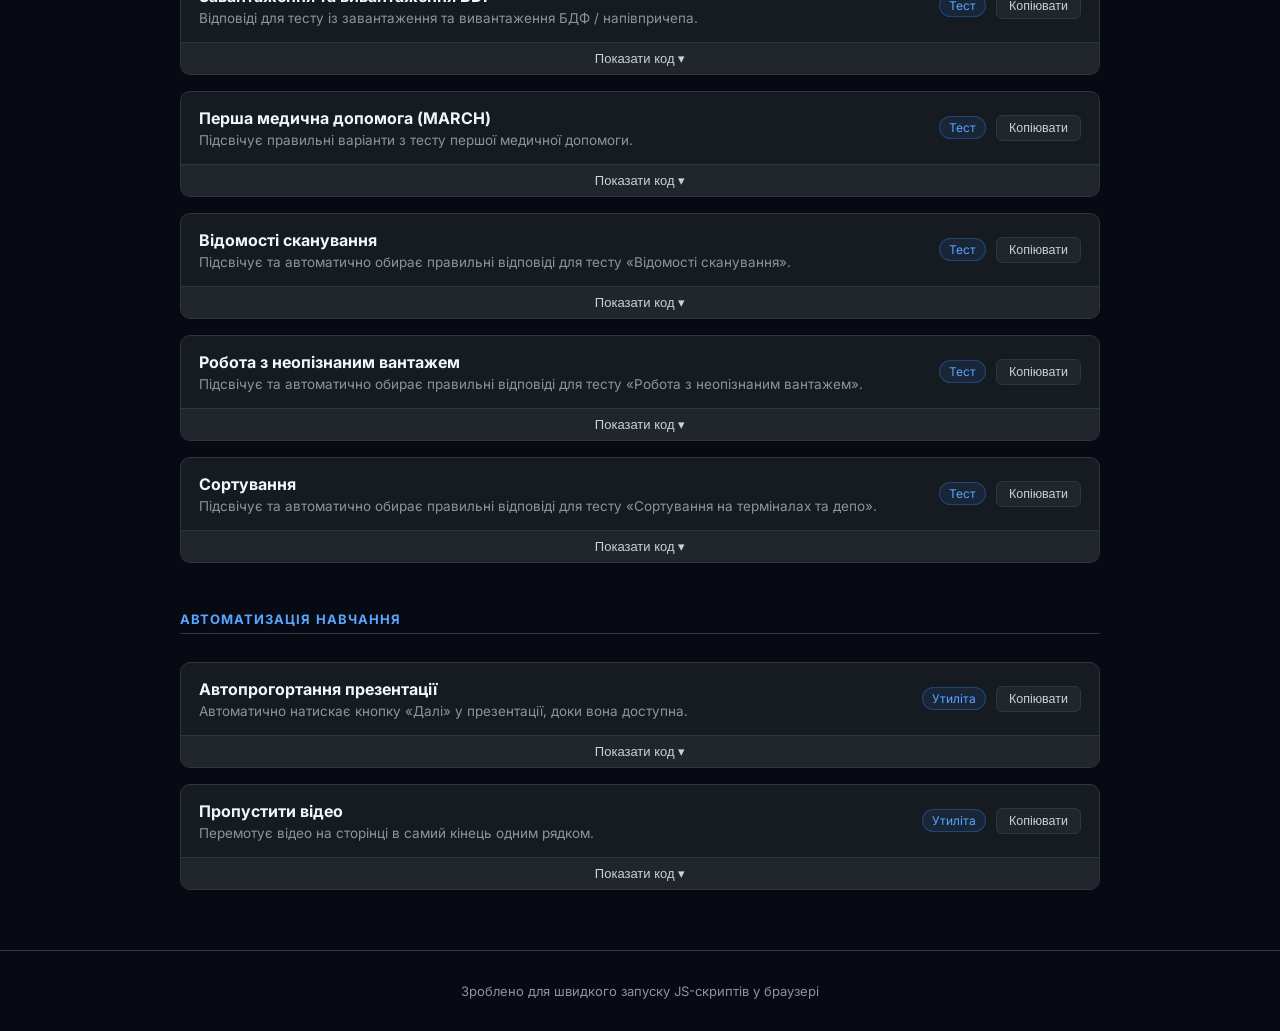
==== commit 7fcb1331: "Fix JS Tools extension link markup Removed comment from JS Tools extension link." ====
--- a/index.html
+++ b/index.html
@@ -21,7 +21,7 @@
             <p>Коротка інструкція та колекція JS-скриптів для швидкого тестування. Скопіюй потрібний скрипт в один клік і встав у консоль браузера.</p>
             <a class="btn btn-primary" href="#scripts">Перейти до скриптів ↓</a>
             <a class="btn" href="poshuk.html">📱 Пошук відповідей (з телефону)</a>
-            <a class="btn btn-ext-neon" <!--ref="extension.html">
+            <a class="btn btn-ext-neon" <!--ref="extension.html"> -->
                 <span class="ext-icon">>_ </span>
                 <span>JS Tools Ext. — Браузерне розширення</span>
                 <span class="ext-badge">Скоро реліз</span>
@@ -88,4 +88,4 @@
     <script src="js/main.js"></script>
 </body>
 
-</html>+</html>
--- a/css/style.css
+++ b/css/style.css
@@ -178,6 +178,65 @@
     box-shadow: 0 10px 20px rgba(46, 160, 67, 0.45);
 }
 
+/*Кнопка на розширення*/
+.btn-ext-neon {
+    position: relative;
+    display: inline-flex;
+    align-items: center;
+    gap: 10px;
+    background: linear-gradient(135deg, rgba(30, 27, 75, 0.8), rgba(15, 23, 42, 0.9));
+    color: #f0f6fc;
+    font-weight: 600;
+    padding: 12px 22px;
+    border-radius: 12px;
+    border: 1px solid rgba(167, 139, 250, 0.4);
+    text-decoration: none;
+    box-shadow: 0 0 20px rgba(139, 92, 246, 0.15), inset 0 1px 0 rgba(255, 255, 255, 0.1);
+    transition: all 0.3s cubic-bezier(0.16, 1, 0.3, 1);
+    animation: neonPulse 3s infinite;
+    margin: 6px;
+}
+
+.btn-ext-neon .ext-icon {
+    font-family: "Fira Code", monospace;
+    color: #a78bfa;
+    font-weight: 700;
+}
+
+.btn-ext-neon .ext-badge {
+    font-size: 11px;
+    background: rgba(167, 139, 250, 0.2);
+    color: #c4b5fd;
+    border: 1px solid rgba(167, 139, 250, 0.4);
+    padding: 2px 8px;
+    border-radius: 20px;
+    margin-left: 4px;
+}
+
+.btn-ext-neon:hover {
+    background: linear-gradient(135deg, rgba(49, 46, 129, 0.9), rgba(30, 27, 75, 0.95));
+    border-color: #a78bfa;
+    transform: translateY(-3px);
+    box-shadow: 0 0 30px rgba(139, 92, 246, 0.4), 0 4px 12px rgba(0, 0, 0, 0.4);
+}
+
+@keyframes neonPulse {
+    0% {
+        border-color: rgba(167, 139, 250, 0.4);
+        box-shadow: 0 0 15px rgba(139, 92, 246, 0.15);
+    }
+
+    50% {
+        border-color: rgba(167, 139, 250, 0.8);
+        box-shadow: 0 0 25px rgba(139, 92, 246, 0.35);
+    }
+
+    100% {
+        border-color: rgba(167, 139, 250, 0.4);
+        box-shadow: 0 0 15px rgba(139, 92, 246, 0.15);
+    }
+}
+
 /* ============================================================
    СЕКЦІЇ ТА ІНСТРУКЦІЯ
    ============================================================ */
--- a/css/animations.css
+++ b/css/animations.css
@@ -80,9 +80,11 @@
     0% {
         transform: scale(1);
     }
+
     40% {
         transform: scale(1.12);
     }
+
     100% {
         transform: scale(1);
     }
@@ -91,26 +93,40 @@
 /* ============================================================
    INDEX.HTML — HERO (входить при завантаженні, без JS)
    ============================================================ */
-.hero .container > * {
+.hero .container>* {
     animation: heroIn 0.75s var(--ease-out) backwards;
 }
 
-.hero .container > :nth-child(1) { animation-delay: 0.05s; }
-.hero .container > :nth-child(2) { animation-delay: 0.15s; }
-.hero .container > :nth-child(3) { animation-delay: 0.25s; }
-.hero .container > :nth-child(4) { animation-delay: 0.35s; }
-.hero .container > :nth-child(5) { animation-delay: 0.42s; }
+.hero .container> :nth-child(1) {
+    animation-delay: 0.05s;
+}
+
+.hero .container> :nth-child(2) {
+    animation-delay: 0.15s;
+}
+
+.hero .container> :nth-child(3) {
+    animation-delay: 0.25s;
+}
+
+.hero .container> :nth-child(4) {
+    animation-delay: 0.35s;
+}
+
+.hero .container> :nth-child(5) {
+    animation-delay: 0.42s;
+}
 
 /* ============================================================
    INDEX.HTML — поява елементів при скролі
    Сховані лише коли JS активний (клас .js на <html>),
    тож без JS усе видно як завжди.
    ============================================================ */
-.js :is(.section-title, .section-sub, .step, .warning, .cat-title, #cards .card, footer .container):not(.in) {
+.js :is(.section-title, .btn-ext-neon, .section-sub, .step, .warning, .cat-title, #cards .card, footer .container):not(.in) {
     opacity: 0;
 }
 
-.js :is(.section-title, .section-sub, .step, .warning, .cat-title, #cards .card, footer .container).in {
+.js :is(.section-title, .btn-ext-neon, .section-sub, .step, .warning, .cat-title, #cards .card, footer .container).in {
     animation: riseIn 0.65s var(--ease-out) var(--d, 0ms) backwards;
 }
 
@@ -163,28 +179,62 @@
    ============================================================ */
 
 /* Шапка (один рядок) входить при завантаженні */
-.topbar .bar > * {
+.topbar .bar>* {
     animation: dropIn 0.55s var(--ease-out) backwards;
 }
 
-.topbar .bar > :nth-child(1) { animation-delay: 0.02s; }
-.topbar .bar > :nth-child(2) { animation-delay: 0.08s; }
-.topbar .bar > :nth-child(3) { animation-delay: 0.14s; }
+.topbar .bar> :nth-child(1) {
+    animation-delay: 0.02s;
+}
+
+.topbar .bar> :nth-child(2) {
+    animation-delay: 0.08s;
+}
+
+.topbar .bar> :nth-child(3) {
+    animation-delay: 0.14s;
+}
 
 /* Рядки списку тем з'являються каскадом щоразу, коли панель відкривається */
 .sheet.open .chip {
     animation: sheetRow 0.4s var(--ease-out) backwards;
 }
 
-.sheet.open .chip:nth-child(1) { animation-delay: 0.10s; }
-.sheet.open .chip:nth-child(2) { animation-delay: 0.14s; }
-.sheet.open .chip:nth-child(3) { animation-delay: 0.18s; }
-.sheet.open .chip:nth-child(4) { animation-delay: 0.22s; }
-.sheet.open .chip:nth-child(5) { animation-delay: 0.26s; }
-.sheet.open .chip:nth-child(6) { animation-delay: 0.30s; }
-.sheet.open .chip:nth-child(7) { animation-delay: 0.34s; }
-.sheet.open .chip:nth-child(8) { animation-delay: 0.38s; }
-.sheet.open .chip:nth-child(9) { animation-delay: 0.42s; }
+.sheet.open .chip:nth-child(1) {
+    animation-delay: 0.10s;
+}
+
+.sheet.open .chip:nth-child(2) {
+    animation-delay: 0.14s;
+}
+
+.sheet.open .chip:nth-child(3) {
+    animation-delay: 0.18s;
+}
+
+.sheet.open .chip:nth-child(4) {
+    animation-delay: 0.22s;
+}
+
+.sheet.open .chip:nth-child(5) {
+    animation-delay: 0.26s;
+}
+
+.sheet.open .chip:nth-child(6) {
+    animation-delay: 0.30s;
+}
+
+.sheet.open .chip:nth-child(7) {
+    animation-delay: 0.34s;
+}
+
+.sheet.open .chip:nth-child(8) {
+    animation-delay: 0.38s;
+}
+
+.sheet.open .chip:nth-child(9) {
+    animation-delay: 0.42s;
+}
 
 .chip:active,
 .topics-btn:active {
@@ -194,15 +244,15 @@
 /* Картки результатів з'являються при скролі (клас .in ставить js/animations.js).
    Приховані лише коли JS активний. .instant — без анімації, коли набір
    результатів не змінився (щоб не мигало на кожну літеру). */
-.js #results > :not(.in) {
+.js #results> :not(.in) {
     opacity: 0;
 }
 
-.js #results > .in {
+.js #results>.in {
     animation: riseIn 0.55s var(--ease-out) var(--d, 0ms) backwards;
 }
 
-.js #results > .in.instant {
+.js #results>.in.instant {
     animation: none;
 }
 
@@ -220,17 +270,74 @@
    ГЛІТЧ бейджа-пасхалки (клас .glitch додає js/animations.js)
    ============================================================ */
 @keyframes glitch {
-    0%   { transform: translate(0); text-shadow: none; clip-path: none; }
-    8%   { transform: translate(-3px, 1px) skewX(-10deg); text-shadow: 3px 0 #ff3860, -3px 0 #00e5ff; clip-path: inset(0 0 55% 0); border-color: #ff3860; }
-    16%  { transform: translate(3px, -1px) skewX(8deg); text-shadow: -3px 0 #ff3860, 3px 0 #00e5ff; clip-path: inset(45% 0 0 0); border-color: #00e5ff; }
-    24%  { transform: translate(-2px, 0); text-shadow: 2px 0 #00e5ff, -2px 0 #ff3860; clip-path: inset(20% 0 40% 0); }
-    32%  { transform: translate(2px, 1px) skewX(-6deg); text-shadow: -2px 0 #ff3860, 2px 0 #00e5ff; clip-path: none; border-color: #ff3860; }
-    40%  { transform: translate(0); text-shadow: none; clip-path: none; }
-    52%  { transform: translate(4px, -1px) skewX(12deg); text-shadow: 4px 0 #00e5ff, -4px 0 #ff3860; clip-path: inset(60% 0 0 0); border-color: #00e5ff; }
-    60%  { transform: translate(-4px, 1px) skewX(-12deg); text-shadow: -4px 0 #ff3860, 4px 0 #00e5ff; clip-path: inset(0 0 65% 0); }
-    70%  { transform: translate(1px, 0); text-shadow: 2px 0 #ff3860, -2px 0 #00e5ff; clip-path: none; }
-    82%  { transform: translate(-1px, 0) skewX(4deg); text-shadow: -1px 0 #00e5ff, 1px 0 #ff3860; }
-    100% { transform: translate(0); text-shadow: none; clip-path: none; }
+    0% {
+        transform: translate(0);
+        text-shadow: none;
+        clip-path: none;
+    }
+
+    8% {
+        transform: translate(-3px, 1px) skewX(-10deg);
+        text-shadow: 3px 0 #ff3860, -3px 0 #00e5ff;
+        clip-path: inset(0 0 55% 0);
+        border-color: #ff3860;
+    }
+
+    16% {
+        transform: translate(3px, -1px) skewX(8deg);
+        text-shadow: -3px 0 #ff3860, 3px 0 #00e5ff;
+        clip-path: inset(45% 0 0 0);
+        border-color: #00e5ff;
+    }
+
+    24% {
+        transform: translate(-2px, 0);
+        text-shadow: 2px 0 #00e5ff, -2px 0 #ff3860;
+        clip-path: inset(20% 0 40% 0);
+    }
+
+    32% {
+        transform: translate(2px, 1px) skewX(-6deg);
+        text-shadow: -2px 0 #ff3860, 2px 0 #00e5ff;
+        clip-path: none;
+        border-color: #ff3860;
+    }
+
+    40% {
+        transform: translate(0);
+        text-shadow: none;
+        clip-path: none;
+    }
+
+    52% {
+        transform: translate(4px, -1px) skewX(12deg);
+        text-shadow: 4px 0 #00e5ff, -4px 0 #ff3860;
+        clip-path: inset(60% 0 0 0);
+        border-color: #00e5ff;
+    }
+
+    60% {
+        transform: translate(-4px, 1px) skewX(-12deg);
+        text-shadow: -4px 0 #ff3860, 4px 0 #00e5ff;
+        clip-path: inset(0 0 65% 0);
+    }
+
+    70% {
+        transform: translate(1px, 0);
+        text-shadow: 2px 0 #ff3860, -2px 0 #00e5ff;
+        clip-path: none;
+    }
+
+    82% {
+        transform: translate(-1px, 0) skewX(4deg);
+        text-shadow: -1px 0 #00e5ff, 1px 0 #ff3860;
+    }
+
+    100% {
+        transform: translate(0);
+        text-shadow: none;
+        clip-path: none;
+    }
 }
 
 #secret-badge.glitch {
@@ -243,17 +350,70 @@
    отримує весь текст сторінки.
    ============================================================ */
 @keyframes glitchPage {
-    0%   { transform: translate(0); text-shadow: none; filter: none; }
-    8%   { transform: translate(-6px, 1px) skewX(-2deg); text-shadow: 3px 0 #ff3860, -3px 0 #00e5ff; filter: hue-rotate(25deg) saturate(1.5); }
-    16%  { transform: translate(6px, -1px) skewX(1.5deg); text-shadow: -3px 0 #ff3860, 3px 0 #00e5ff; filter: hue-rotate(-25deg) saturate(1.5); }
-    24%  { transform: translate(-3px, 0); text-shadow: 2px 0 #00e5ff, -2px 0 #ff3860; filter: none; }
-    32%  { transform: translate(4px, 1px) skewX(-1.5deg); text-shadow: -2px 0 #ff3860, 2px 0 #00e5ff; filter: invert(0.08) hue-rotate(40deg); }
-    40%  { transform: translate(0); text-shadow: none; filter: none; }
-    52%  { transform: translate(8px, -1px) skewX(2.5deg); text-shadow: 4px 0 #00e5ff, -4px 0 #ff3860; filter: hue-rotate(-40deg) saturate(1.8); }
-    60%  { transform: translate(-8px, 1px) skewX(-2.5deg); text-shadow: -4px 0 #ff3860, 4px 0 #00e5ff; filter: hue-rotate(30deg); }
-    70%  { transform: translate(2px, 0); text-shadow: 2px 0 #ff3860, -2px 0 #00e5ff; filter: none; }
-    82%  { transform: translate(-1px, 0) skewX(0.5deg); text-shadow: -1px 0 #00e5ff, 1px 0 #ff3860; }
-    100% { transform: translate(0); text-shadow: none; filter: none; }
+    0% {
+        transform: translate(0);
+        text-shadow: none;
+        filter: none;
+    }
+
+    8% {
+        transform: translate(-6px, 1px) skewX(-2deg);
+        text-shadow: 3px 0 #ff3860, -3px 0 #00e5ff;
+        filter: hue-rotate(25deg) saturate(1.5);
+    }
+
+    16% {
+        transform: translate(6px, -1px) skewX(1.5deg);
+        text-shadow: -3px 0 #ff3860, 3px 0 #00e5ff;
+        filter: hue-rotate(-25deg) saturate(1.5);
+    }
+
+    24% {
+        transform: translate(-3px, 0);
+        text-shadow: 2px 0 #00e5ff, -2px 0 #ff3860;
+        filter: none;
+    }
+
+    32% {
+        transform: translate(4px, 1px) skewX(-1.5deg);
+        text-shadow: -2px 0 #ff3860, 2px 0 #00e5ff;
+        filter: invert(0.08) hue-rotate(40deg);
+    }
+
+    40% {
+        transform: translate(0);
+        text-shadow: none;
+        filter: none;
+    }
+
+    52% {
+        transform: translate(8px, -1px) skewX(2.5deg);
+        text-shadow: 4px 0 #00e5ff, -4px 0 #ff3860;
+        filter: hue-rotate(-40deg) saturate(1.8);
+    }
+
+    60% {
+        transform: translate(-8px, 1px) skewX(-2.5deg);
+        text-shadow: -4px 0 #ff3860, 4px 0 #00e5ff;
+        filter: hue-rotate(30deg);
+    }
+
+    70% {
+        transform: translate(2px, 0);
+        text-shadow: 2px 0 #ff3860, -2px 0 #00e5ff;
+        filter: none;
+    }
+
+    82% {
+        transform: translate(-1px, 0) skewX(0.5deg);
+        text-shadow: -1px 0 #00e5ff, 1px 0 #ff3860;
+    }
+
+    100% {
+        transform: translate(0);
+        text-shadow: none;
+        filter: none;
+    }
 }
 
 body.glitch-page {
@@ -270,9 +430,17 @@
    У спокої колір той самий #58a6ff — змінюється лише під час проходу.
    ============================================================ */
 @keyframes shine {
-    0%   { background-position: 100% 0; }
-    16%  { background-position: 0% 0; }
-    100% { background-position: 0% 0; }
+    0% {
+        background-position: 100% 0;
+    }
+
+    16% {
+        background-position: 0% 0;
+    }
+
+    100% {
+        background-position: 0% 0;
+    }
 }
 
 @supports ((-webkit-background-clip: text) or (background-clip: text)) {
@@ -360,4 +528,4 @@
     .js :is(.section-title, .section-sub, .step, .warning, .cat-title, #cards .card, footer .container):not(.in) {
         opacity: 1;
     }
-}
+}
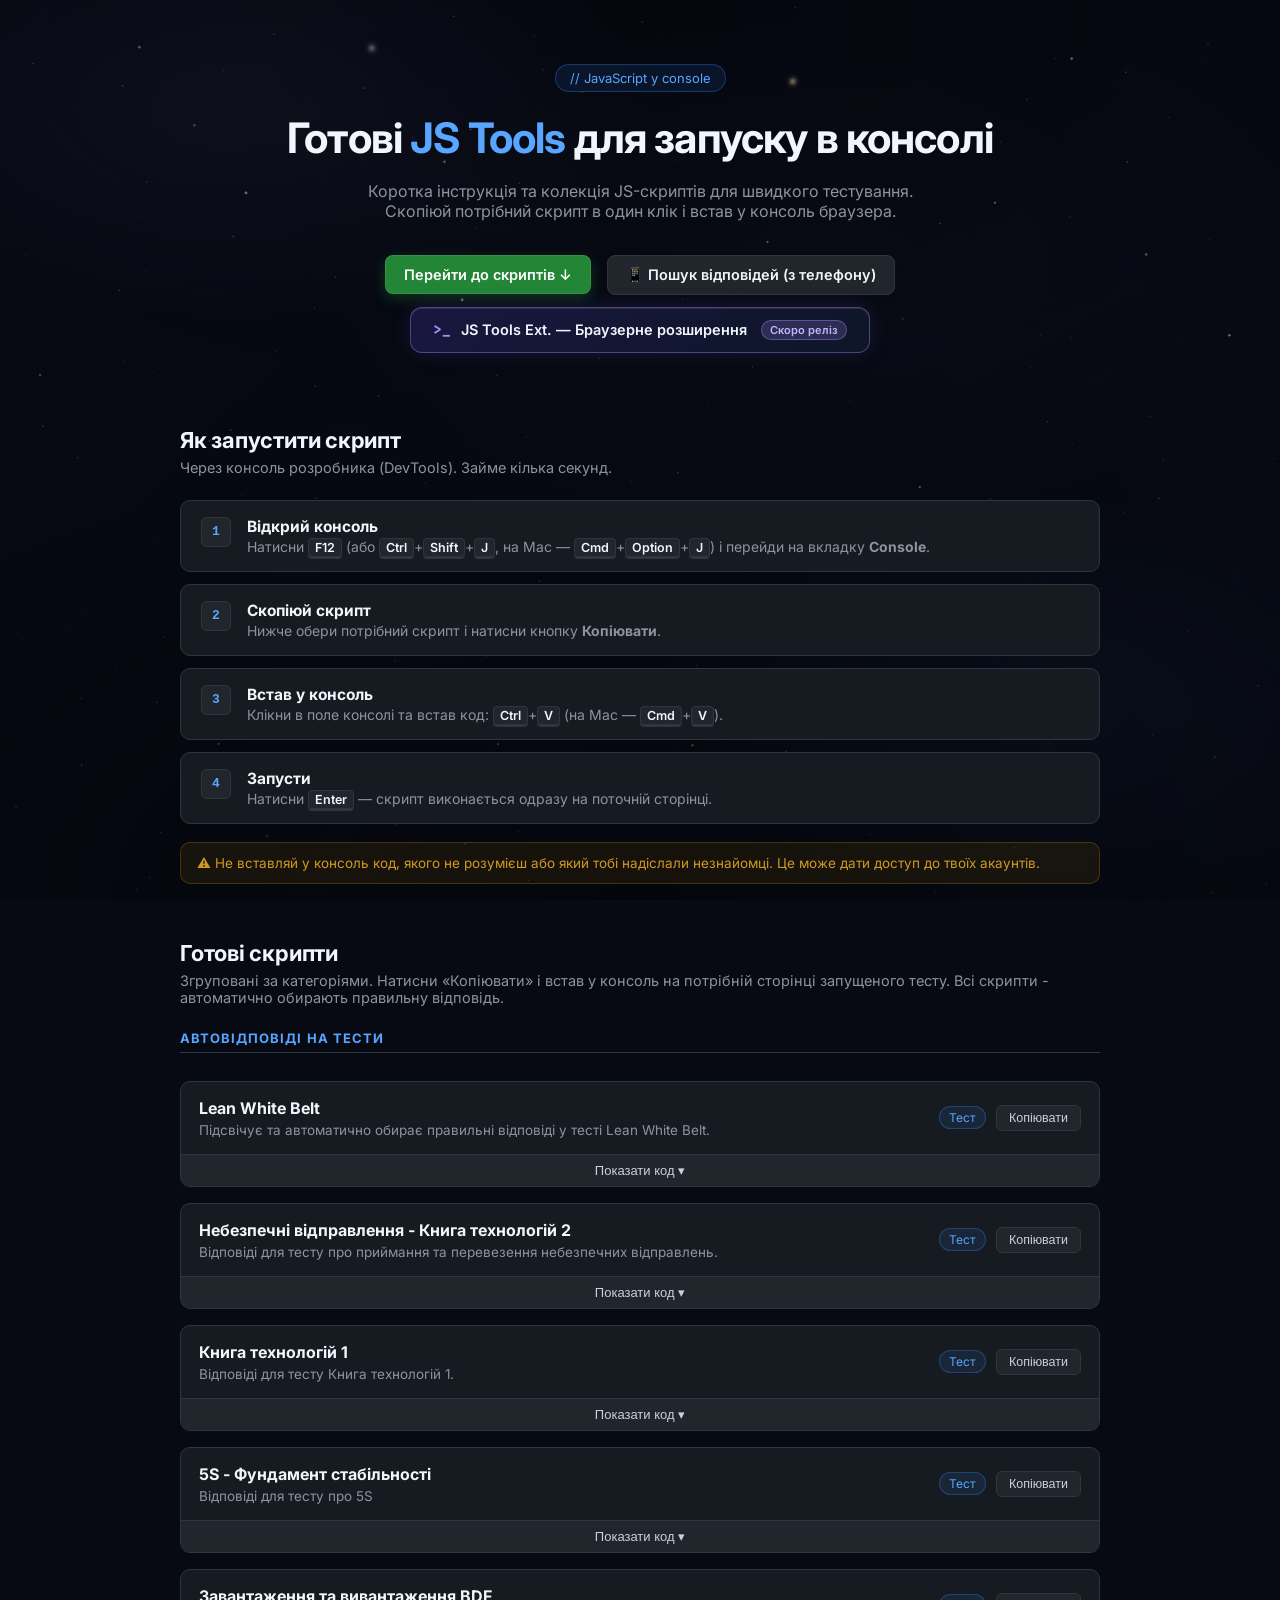
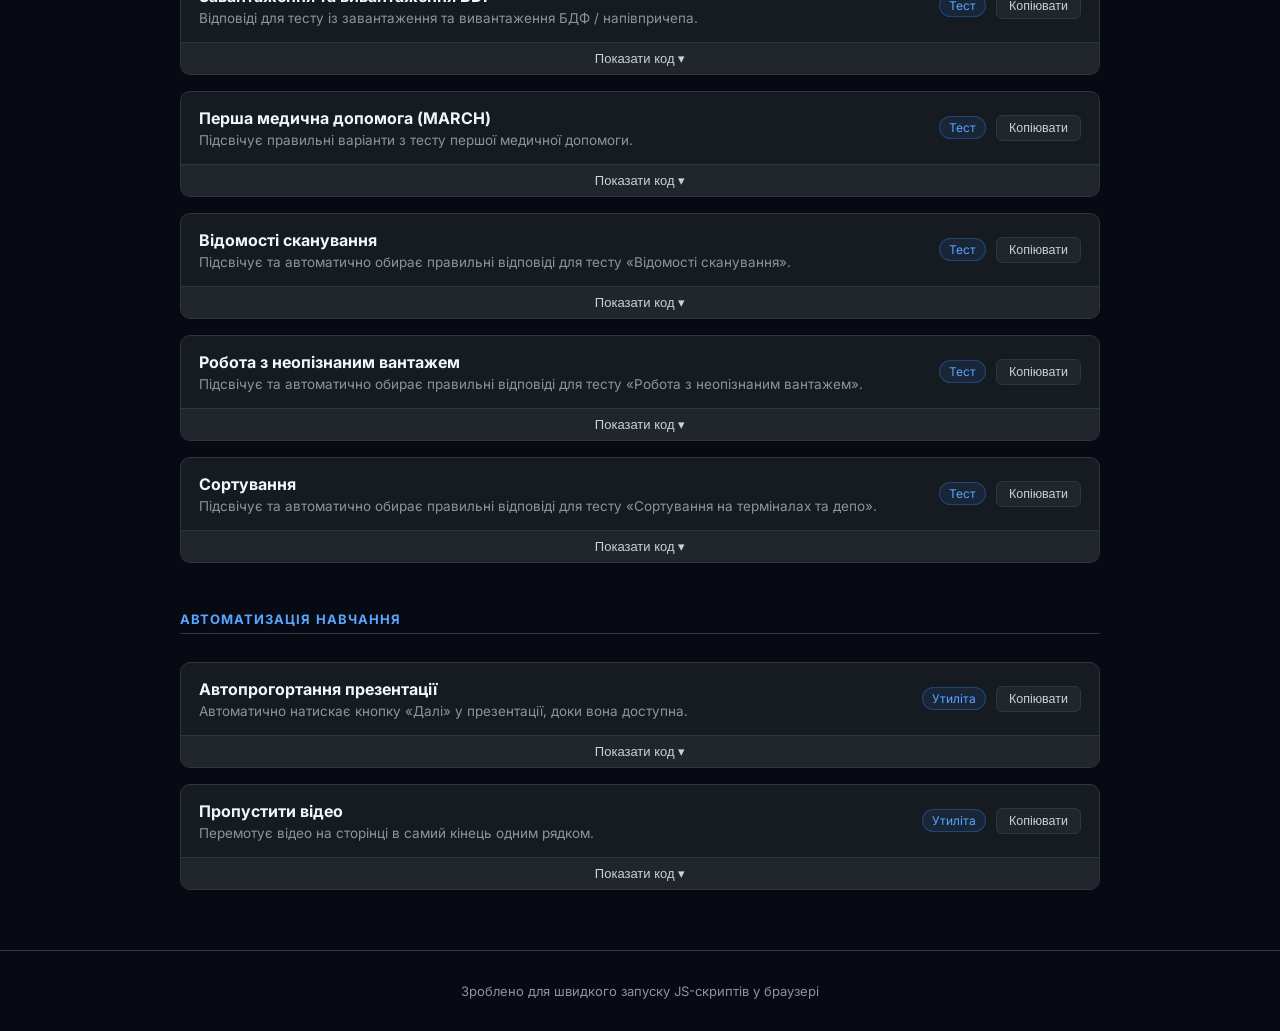
==== commit e5fa19da: "Fix button link for JS Tools extension" ====
--- a/index.html
+++ b/index.html
@@ -21,7 +21,7 @@
             <p>Коротка інструкція та колекція JS-скриптів для швидкого тестування. Скопіюй потрібний скрипт в один клік і встав у консоль браузера.</p>
             <a class="btn btn-primary" href="#scripts">Перейти до скриптів ↓</a>
             <a class="btn" href="poshuk.html">📱 Пошук відповідей (з телефону)</a>
-            <a class="btn btn-ext-neon" <!--ref="extension.html"> -->
+            <a class="btn btn-ext-neon">
                 <span class="ext-icon">>_ </span>
                 <span>JS Tools Ext. — Браузерне розширення</span>
                 <span class="ext-badge">Скоро реліз</span>
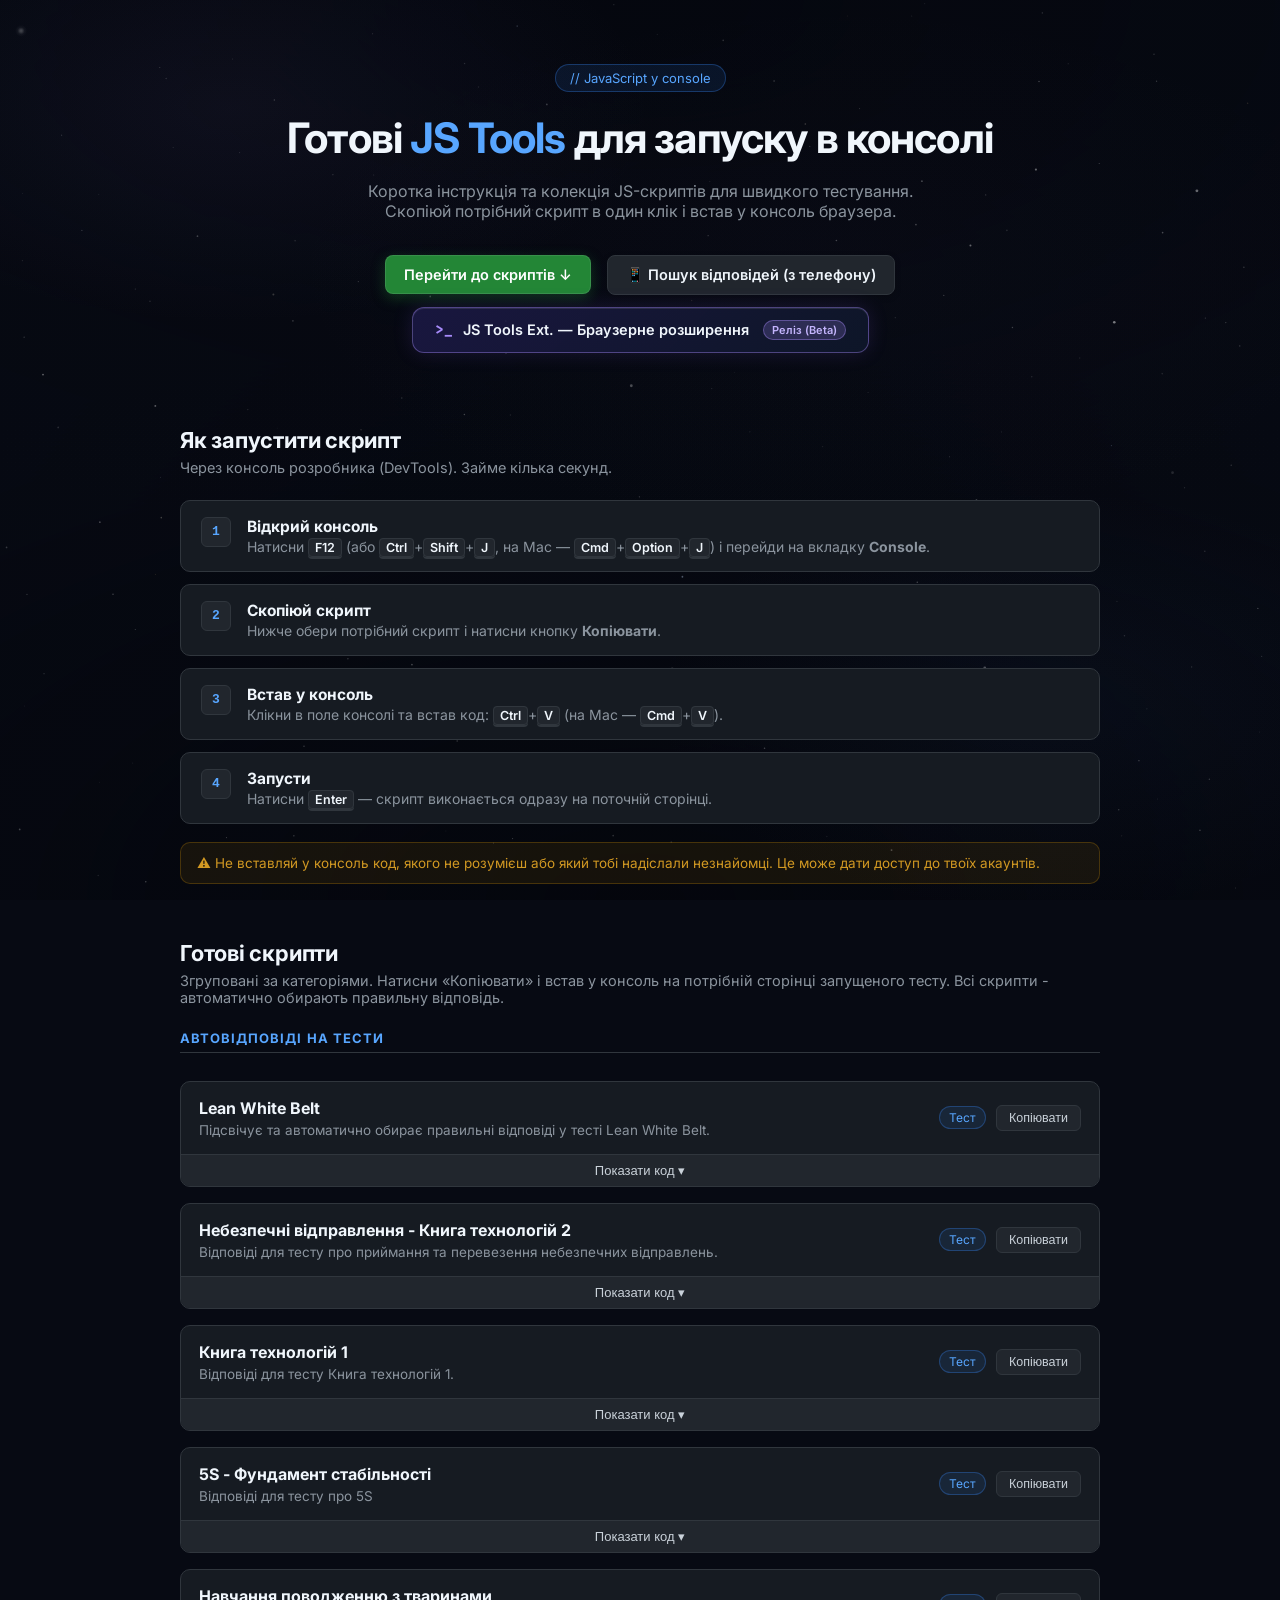
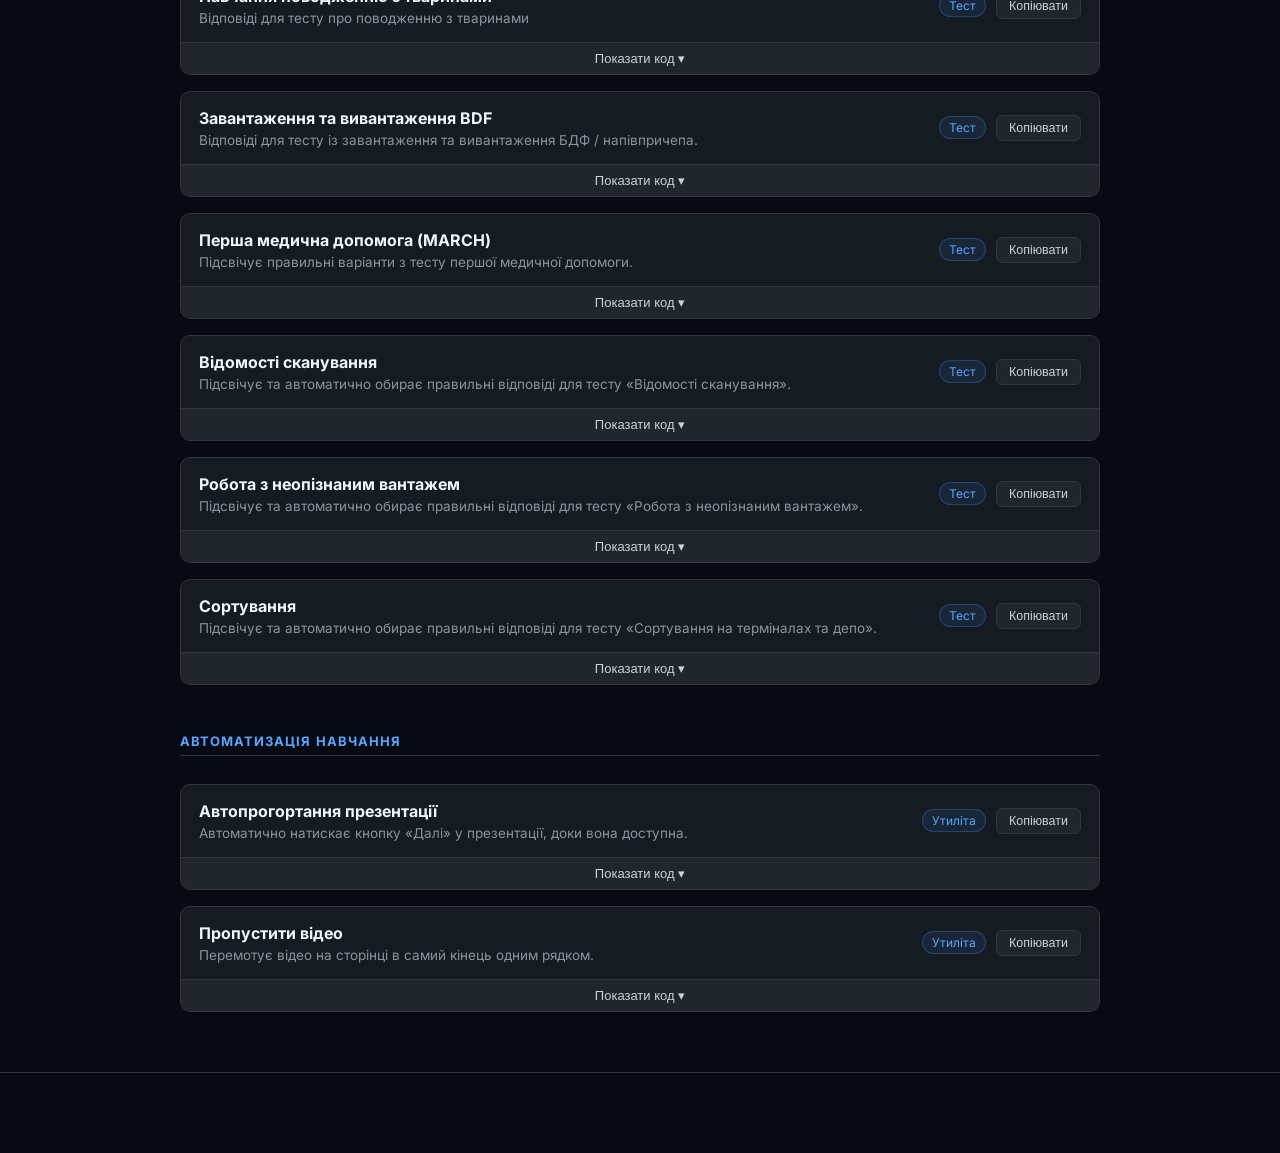
==== commit 25a34852: "Update index.html" ====
--- a/index.html
+++ b/index.html
@@ -21,10 +21,10 @@
             <p>Коротка інструкція та колекція JS-скриптів для швидкого тестування. Скопіюй потрібний скрипт в один клік і встав у консоль браузера.</p>
             <a class="btn btn-primary" href="#scripts">Перейти до скриптів ↓</a>
             <a class="btn" href="poshuk.html">📱 Пошук відповідей (з телефону)</a>
-            <a class="btn btn-ext-neon">
+            <a class="btn btn-ext-neon" href="extension.html">
                 <span class="ext-icon">>_ </span>
                 <span>JS Tools Ext. — Браузерне розширення</span>
-                <span class="ext-badge">Скоро реліз</span>
+                <span class="ext-badge">Реліз (Beta)</span>
             </a>
         </div>
     </header>
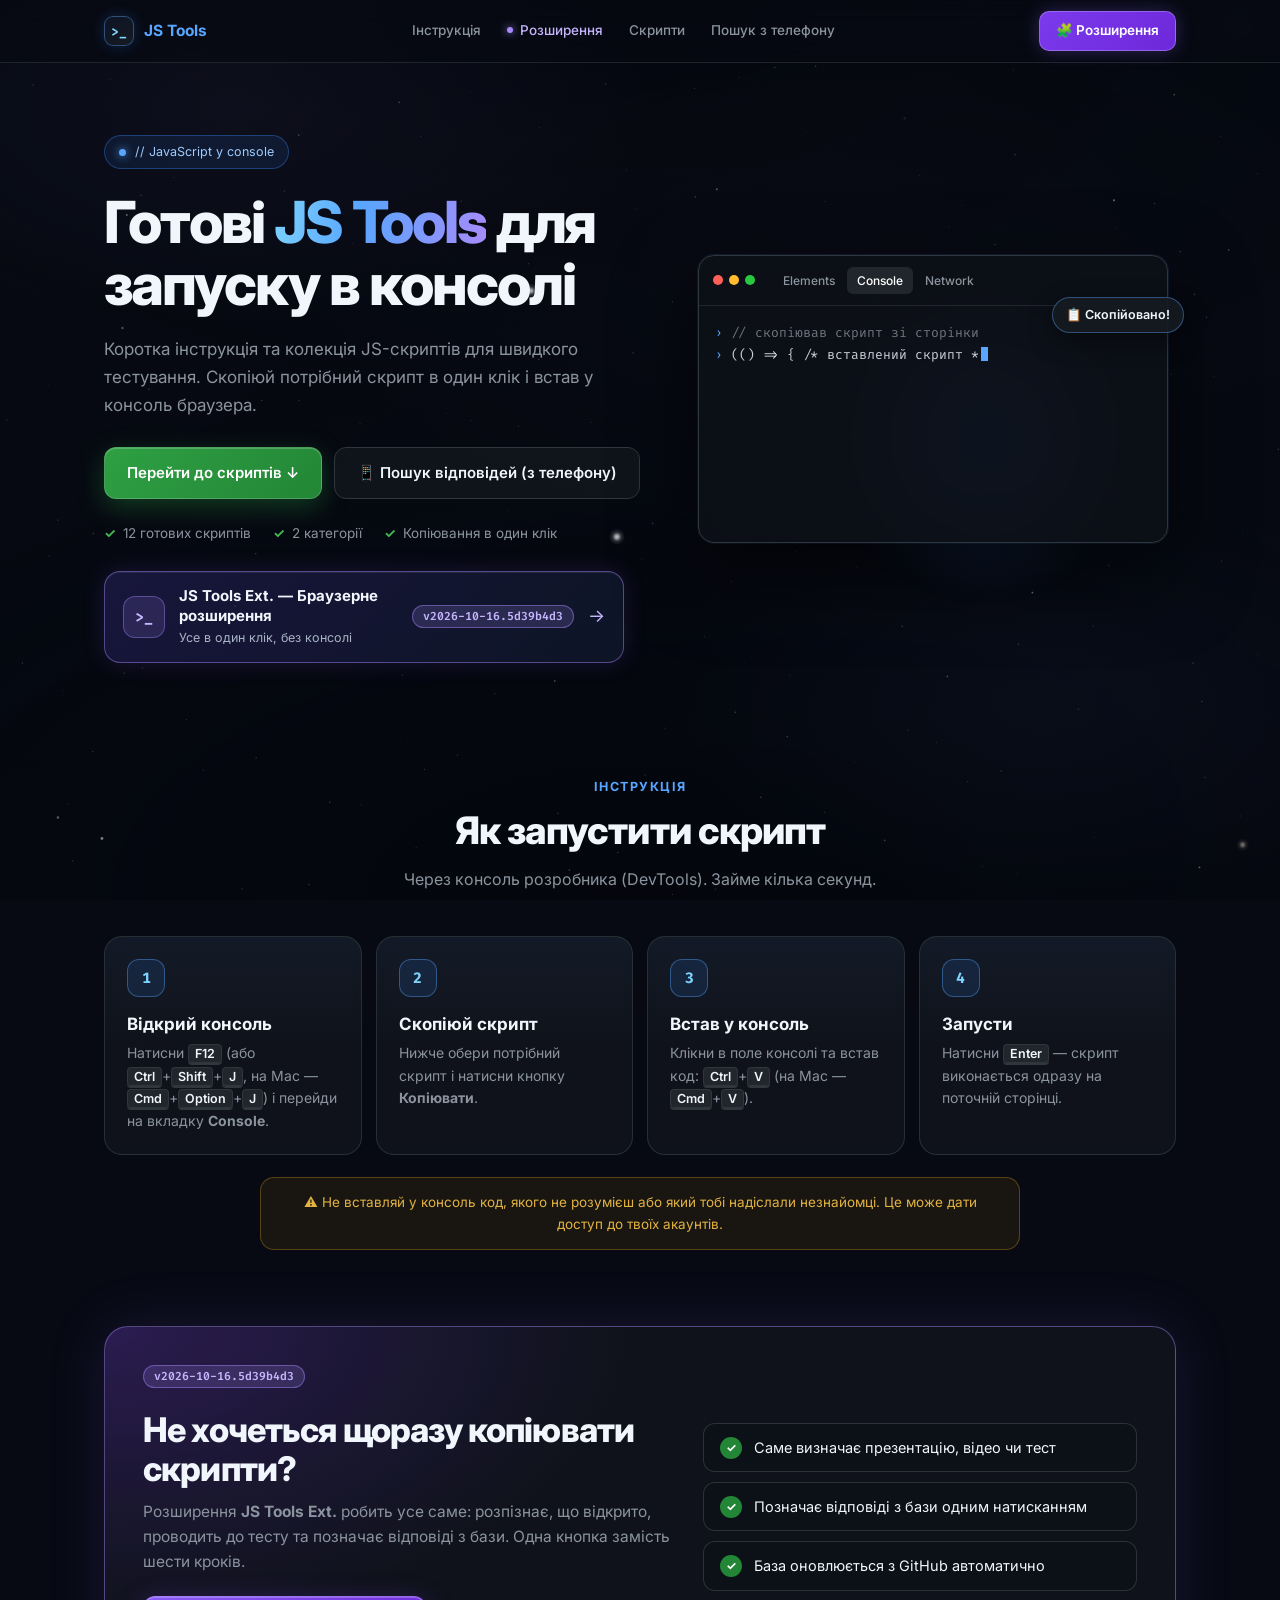
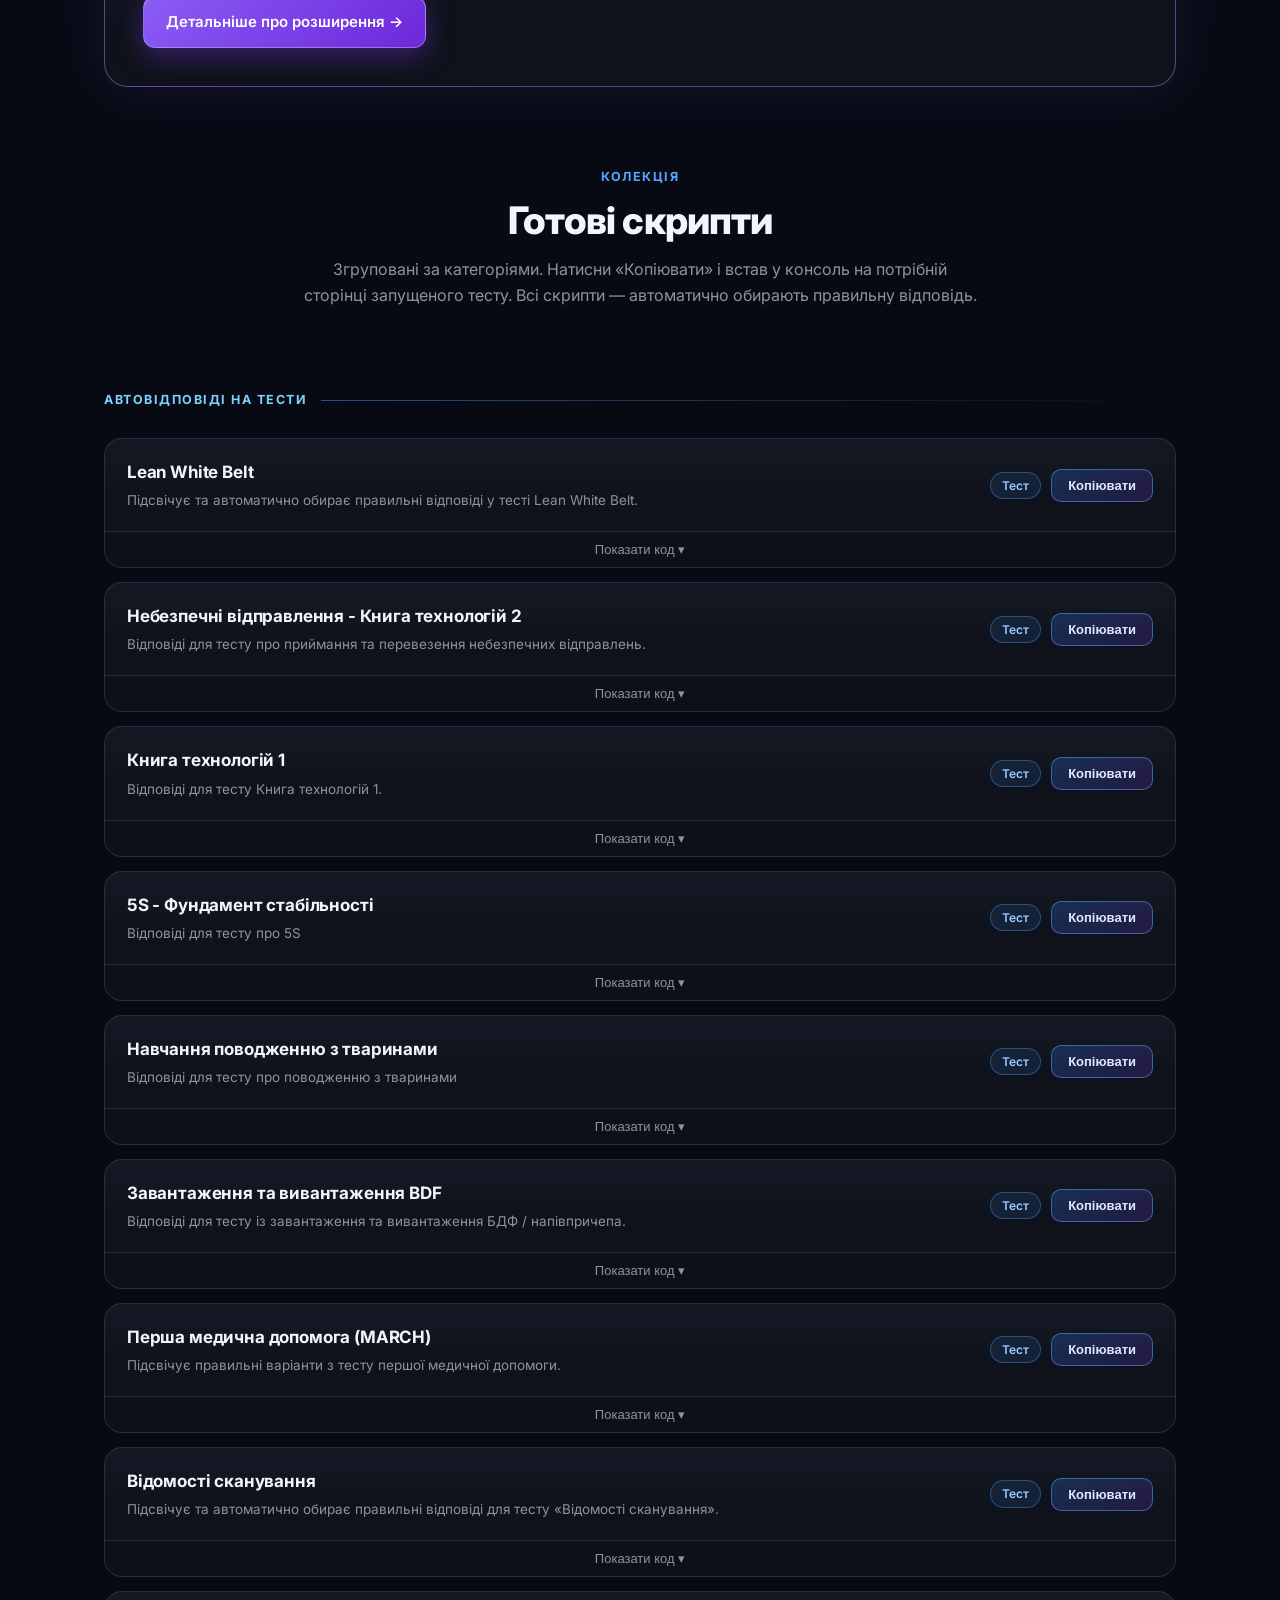
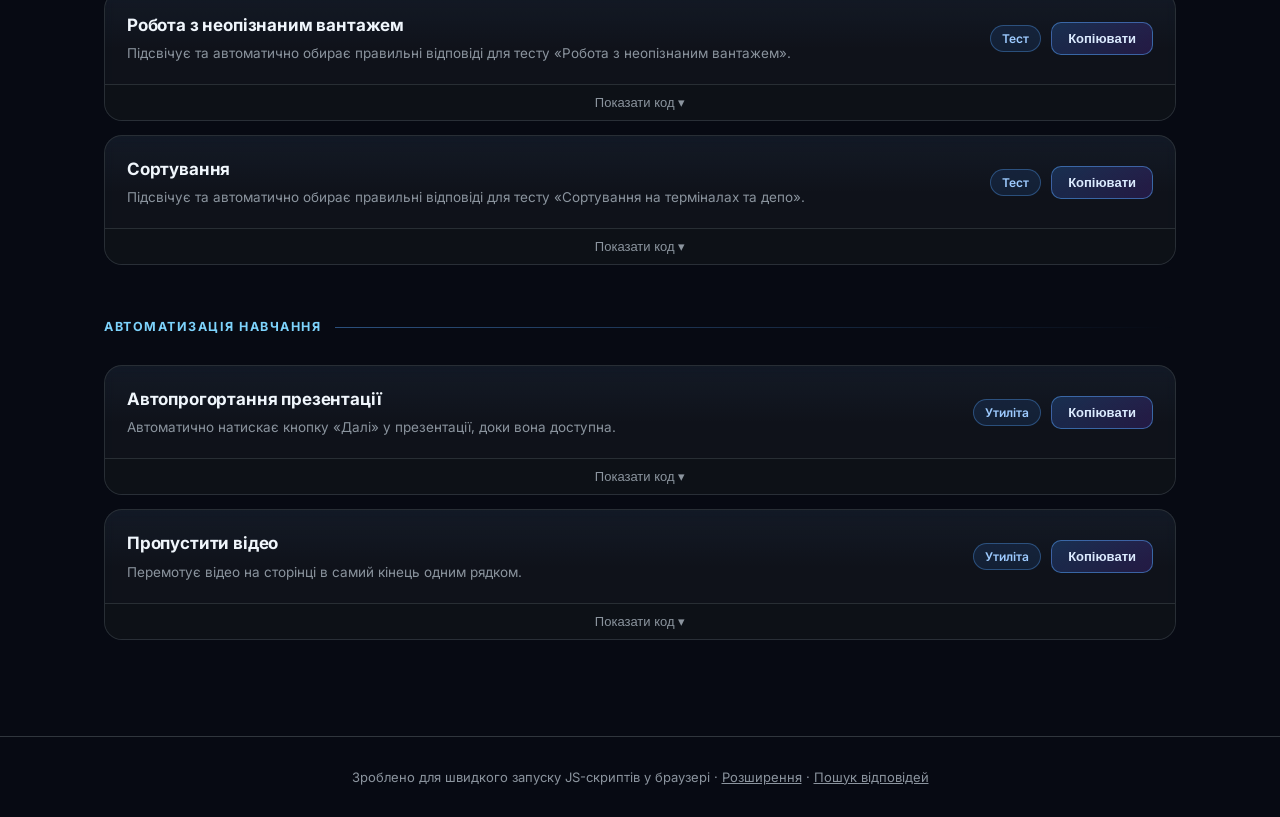
==== commit 0b6e8172: "updata desain 5.0" ====
--- a/index.html
+++ b/index.html
@@ -7,32 +7,77 @@
     <title>JS Test Tools</title>
     <link rel="icon" href="data:image/svg+xml,<svg xmlns=%22http://www.w3.org/2000/svg%22 viewBox=%220 0 100 100%22><text y=%22.9em%22 font-size=%2290%22> >_ </text></svg>">
     <meta name="description" content="Коротка інструкція, як запускати JavaScript у консолі браузера, та готові скрипти для копіювання в один клік." />
+    <meta name="theme-color" content="#070a13" />
+    <script>document.documentElement.classList.add("s-js");</script>
     <link rel="stylesheet" href="css/style.css" />
     <link rel="stylesheet" href="css/animations.css" />
+    <link rel="stylesheet" href="css/site.css" />
     <script src="js/animations.js"></script>
 </head>
 
-<body>
+<body class="s-page s-index">
+
+    <!-- ======================= НАВІГАЦІЯ ======================= -->
+    <nav class="s-nav" aria-label="Навігація сторінки">
+        <div class="s-wrap s-nav-in">
+            <a class="s-brand" href="#top"><span class="s-mark">&gt;_</span><span class="s-bname"><span class="accent">JS Tools</span></span></a>
+            <div class="s-links">
+                <a href="#how">Інструкція</a>
+                <a href="#extension" class="s-ext">Розширення</a>
+                <a href="#scripts">Скрипти</a>
+                <a href="poshuk.html">Пошук з телефону</a>
+            </div>
+            <a class="s-cta" href="extension.html">🧩 Розширення</a>
+        </div>
+    </nav>
+
     <!-- ======================= HERO ======================= -->
-    <header class="hero">
-        <div class="container">
-            <span id="secret-badge" class="badge" style="cursor: pointer; user-select: none;">// JavaScript у console</span>
-            <h1>Готові <span class="accent">JS Tools</span> для запуску в консолі</h1>
-            <p>Коротка інструкція та колекція JS-скриптів для швидкого тестування. Скопіюй потрібний скрипт в один клік і встав у консоль браузера.</p>
-            <a class="btn btn-primary" href="#scripts">Перейти до скриптів ↓</a>
-            <a class="btn" href="poshuk.html">📱 Пошук відповідей (з телефону)</a>
-            <a class="btn btn-ext-neon" href="extension.html">
-                <span class="ext-icon">>_ </span>
-                <span>JS Tools Ext. — Браузерне розширення</span>
-                <span class="ext-badge">Реліз (Beta)</span>
-            </a>
+    <header class="s-hero" id="top">
+        <div class="s-wrap s-hero-grid">
+            <div class="s-hero-copy">
+                <span id="secret-badge" class="s-eyebrow" style="cursor: pointer; user-select: none;">// JavaScript у console</span>
+                <h1>Готові <span class="s-grad">JS Tools</span> для запуску в консолі</h1>
+                <p class="s-lead">Коротка інструкція та колекція JS-скриптів для швидкого тестування. Скопіюй потрібний скрипт в один клік і встав у консоль браузера.</p>
+                <div class="s-actions">
+                    <a class="s-btn s-btn-main" href="#scripts">Перейти до скриптів ↓</a>
+                    <a class="s-btn s-btn-ghost" href="poshuk.html">📱 Пошук відповідей (з телефону)</a>
+                </div>
+                <ul class="s-trust" id="scriptStats">
+                    <li>Готові скрипти</li>
+                    <li>Копіювання в один клік</li>
+                    <li>Без встановлення</li>
+                </ul>
+
+                <!-- Кнопка розширення: у бейджі підставляється версія з data/version.json (див. js/site.js) -->
+                <a class="s-promo" href="extension.html">
+                    <span class="s-promo-ico">&gt;_</span>
+                    <span class="s-promo-text"><b>JS Tools Ext. — Браузерне розширення</b><small>Усе в один клік, без консолі</small></span>
+                    <span class="s-badge-v" data-ext-version>Реліз</span>
+                    <span class="s-promo-arrow" aria-hidden="true">→</span>
+                </a>
+            </div>
+
+            <!-- Демо: консоль із запуском скрипта -->
+            <div class="s-demo" aria-hidden="true">
+                <div class="s-orb"></div>
+                <div class="s-console">
+                    <div class="s-con-bar"><i></i><i></i><i></i><span class="s-tabs"><b>Elements</b><b class="on">Console</b><b>Network</b></span></div>
+                    <div class="s-con-body" id="conOut"></div>
+                </div>
+                <span class="s-chip s-chip-1" id="conChip">✓ Готово</span>
+                <span class="s-chip s-chip-2">📋 Скопійовано!</span>
+            </div>
         </div>
     </header>
+
     <!-- ======================= ІНСТРУКЦІЯ ======================= -->
-    <section>
-        <div class="container">
-            <h2 class="section-title">Як запустити скрипт</h2>
-            <p class="section-sub">Через консоль розробника (DevTools). Займе кілька секунд.</p>
+    <section class="s-sec" id="how">
+        <div class="s-wrap">
+            <div class="s-head" data-rv>
+                <span class="s-kicker">Інструкція</span>
+                <h2>Як запустити скрипт</h2>
+                <p>Через консоль розробника (DevTools). Займе кілька секунд.</p>
+            </div>
             <div class="steps">
                 <div class="step">
                     <div class="step-num">1</div>
@@ -68,17 +113,42 @@
             </div>
         </div>
     </section>
+
+    <!-- ======================= РОЗШИРЕННЯ ======================= -->
+    <section class="s-sec" id="extension" style="padding-top: 0;">
+        <div class="s-wrap">
+            <div class="s-extband" data-rv>
+                <div>
+                    <span class="s-badge-v" data-ext-version>Реліз</span>
+                    <h2>Не хочеться щоразу копіювати скрипти?</h2>
+                    <p>Розширення <b>JS Tools Ext.</b> робить усе саме: розпізнає, що відкрито, проводить до тесту та позначає відповіді з бази. Одна кнопка замість шести кроків.</p>
+                    <a class="s-btn s-btn-violet" href="extension.html">Детальніше про розширення →</a>
+                </div>
+                <ul class="s-extlist">
+                    <li>Саме визначає презентацію, відео чи тест</li>
+                    <li>Позначає відповіді з бази одним натисканням</li>
+                    <li>База оновлюється з GitHub автоматично</li>
+                </ul>
+            </div>
+        </div>
+    </section>
+
     <!-- ======================= СКРИПТИ ======================= -->
-    <section id="scripts">
-        <div class="container">
-            <h2 class="section-title">Готові скрипти</h2>
-            <p class="section-sub">Згруповані за категоріями. Натисни «Копіювати» і встав у консоль на потрібній сторінці запущеного тесту. Всі скрипти - автоматично обирають правильну відповідь.</p>
+    <section class="s-sec" id="scripts" style="padding-top: 0;">
+        <div class="s-wrap">
+            <div class="s-head" data-rv>
+                <span class="s-kicker">Колекція</span>
+                <h2>Готові скрипти</h2>
+                <p>Згруповані за категоріями. Натисни «Копіювати» і встав у консоль на потрібній сторінці запущеного тесту. Всі скрипти — автоматично обирають правильну відповідь.</p>
+            </div>
             <div id="cards"></div>
         </div>
     </section>
-    <footer>
-        <div class="container">Зроблено для швидкого запуску JS-скриптів у браузері</div>
+
+    <footer class="s-foot">
+        <div class="s-wrap">Зроблено для швидкого запуску JS-скриптів у браузері · <a href="extension.html">Розширення</a> · <a href="poshuk.html">Пошук відповідей</a></div>
     </footer>
+
     <!--
     База скриптів винесена в data/scripts-db.js — це окрема "база знань"
     цієї сторінки. Щоб додати свій скрипт, відредагуй масив SCRIPTS_DB:
@@ -86,6 +156,7 @@
   -->
     <script src="data/scripts-db.js"></script>
     <script src="js/main.js"></script>
+    <script src="js/site.js"></script>
 </body>
 
 </html>
--- a/css/site.css
+++ b/css/site.css
@@ -0,0 +1,353 @@
+/* ============================================================
+   SITE.CSS — спільний дизайн index.html та poshuk.html
+   (у стилі сторінки розширення: скло, градієнти, м'які світіння).
+   Підключається ПІСЛЯ style.css / poshuk.css та animations.css.
+   Класи з префіксом s-; правила для згенерованих карток обмежені
+   через body.s-index / body.s-poshuk, щоб не зачепити інші сторінки.
+   ============================================================ */
+@import url('https://fonts.googleapis.com/css2?family=Fira+Code:wght@400;500;600&family=Inter:wght@400;500;600;700;800&display=swap');
+
+:root {
+    --s-blue: #58a6ff;
+    --s-cyan: #7dd3fc;
+    --s-violet: #a78bfa;
+    --s-violet2: #7c3aed;
+    --s-green: #238636;
+    --s-green2: #2ea043;
+    --s-glass: rgba(22, 27, 34, 0.55);
+    --s-glass-b: rgba(48, 54, 61, 0.8);
+}
+
+html { scroll-behavior: smooth; scroll-padding-top: 76px; }
+body.s-page { font-family: "Inter", system-ui, -apple-system, "Segoe UI", Roboto, sans-serif; line-height: 1.6; -webkit-font-smoothing: antialiased; }
+
+.s-wrap { width: 100%; max-width: 1120px; margin: 0 auto; padding: 0 24px; }
+.s-sec { padding: 76px 0; }
+
+/* ---------- Блиск на бренді (keyframes shine з animations.css) ---------- */
+.s-brand .accent {
+    color: #58a6ff;
+    background-image: linear-gradient(100deg, #58a6ff 0%, #58a6ff 43%, #a9d1ff 50%, #58a6ff 57%, #58a6ff 100%);
+    background-size: 250% 100%;
+    background-repeat: no-repeat;
+    background-position: 100% 0;
+    -webkit-background-clip: text;
+    background-clip: text;
+    -webkit-text-fill-color: transparent;
+    animation: shine 6s ease-in-out 1.8s infinite;
+}
+
+/* ============================================================
+   НАВІГАЦІЯ
+   ============================================================ */
+.s-nav {
+    position: sticky; top: 0; z-index: 50;
+    background: rgba(7, 10, 19, 0.72);
+    -webkit-backdrop-filter: blur(14px); backdrop-filter: blur(14px);
+    border-bottom: 1px solid rgba(48, 54, 61, 0.6);
+}
+.s-nav-in { display: flex; align-items: center; gap: 14px; height: 62px; }
+.s-brand { display: flex; align-items: center; gap: 10px; flex: none; color: var(--text-bright); font-weight: 700; font-size: 15.5px; text-decoration: none; white-space: nowrap; }
+.s-mark {
+    display: grid; place-items: center; width: 30px; height: 30px;
+    font: 700 13px "Fira Code", monospace; color: #7dd3fc;
+    background: linear-gradient(145deg, #0d1424, #161b22);
+    border: 1px solid rgba(88, 166, 255, .4); border-radius: 9px;
+    box-shadow: 0 0 14px rgba(56, 139, 253, .22);
+}
+.s-links { flex: 1; display: flex; justify-content: center; gap: 2px; }
+.s-links a { padding: 7px 12px; color: var(--muted); font-size: 13.5px; font-weight: 500; text-decoration: none; border-radius: 8px; transition: all .15s; }
+.s-links a:hover { color: #fff; background: rgba(255, 255, 255, .06); }
+.s-links a.s-ext { color: #c4b5fd; }
+.s-links a.s-ext::before { content: ""; display: inline-block; width: 6px; height: 6px; margin-right: 7px; vertical-align: 2px; border-radius: 50%; background: var(--s-violet); box-shadow: 0 0 8px var(--s-violet); }
+.s-cta {
+    margin-left: auto; flex: none; padding: 8px 16px;
+    color: #fff; font-size: 13.5px; font-weight: 600; text-decoration: none;
+    background: linear-gradient(135deg, var(--s-violet2), #6d28d9);
+    border: 1px solid rgba(196, 181, 253, .4); border-radius: 10px;
+    box-shadow: 0 0 18px rgba(139, 92, 246, .3);
+    transition: all .2s;
+}
+.s-cta:hover { box-shadow: 0 0 28px rgba(139, 92, 246, .55); transform: translateY(-1px); }
+
+/* ============================================================
+   КНОПКИ
+   ============================================================ */
+.s-btn {
+    display: inline-flex; align-items: center; justify-content: center; gap: 9px;
+    padding: 13px 22px; font-size: 15px; font-weight: 600; text-decoration: none;
+    border: 1px solid transparent; border-radius: 12px; cursor: pointer;
+    transition: all .25s cubic-bezier(.16, 1, .3, 1);
+}
+.s-btn-main { color: #fff; background: linear-gradient(135deg, #2ea043, #238636); border-color: rgba(240, 246, 252, .18); box-shadow: 0 8px 26px rgba(35, 134, 54, .4), inset 0 1px 0 rgba(255, 255, 255, .2); }
+.s-btn-main:hover { transform: translateY(-2px); box-shadow: 0 12px 34px rgba(46, 160, 67, .55), inset 0 1px 0 rgba(255, 255, 255, .28); }
+.s-btn-ghost { color: var(--text-bright); background: rgba(22, 27, 34, .6); border-color: var(--border); }
+.s-btn-ghost:hover { border-color: var(--s-blue); background: rgba(56, 139, 253, .1); transform: translateY(-2px); }
+.s-btn-violet { color: #fff; background: linear-gradient(135deg, #8b5cf6, #6d28d9); border-color: rgba(196, 181, 253, .45); box-shadow: 0 8px 28px rgba(124, 58, 237, .4), inset 0 1px 0 rgba(255, 255, 255, .22); }
+.s-btn-violet:hover { transform: translateY(-2px); box-shadow: 0 12px 36px rgba(124, 58, 237, .6); }
+
+/* ============================================================
+   HERO
+   ============================================================ */
+.s-hero { position: relative; padding: 72px 0 34px; overflow-x: clip; }
+.s-hero-grid { display: grid; grid-template-columns: 1.05fr .95fr; gap: 48px; align-items: center; }
+
+.s-eyebrow {
+    display: inline-flex; align-items: center; gap: 9px; margin-bottom: 22px; padding: 6px 14px;
+    font-size: 12.5px; color: #9ecbff;
+    background: rgba(56, 139, 253, .1); border: 1px solid rgba(56, 139, 253, .35); border-radius: 999px;
+}
+.s-eyebrow::before { content: ""; width: 7px; height: 7px; border-radius: 50%; background: var(--s-blue); box-shadow: 0 0 10px var(--s-blue); animation: spulse 2.4s ease-in-out infinite; }
+
+.s-hero h1 { margin-bottom: 20px; color: var(--text-bright); font-size: clamp(34px, 5vw, 58px); font-weight: 800; line-height: 1.07; letter-spacing: -.035em; text-wrap: balance; }
+.s-grad { background: linear-gradient(100deg, #7dd3fc 0%, #58a6ff 40%, #a78bfa 100%); -webkit-background-clip: text; background-clip: text; -webkit-text-fill-color: transparent; }
+.s-lead { max-width: 540px; margin-bottom: 28px; color: var(--muted); font-size: 17px; line-height: 1.65; }
+.s-actions { display: flex; flex-wrap: wrap; gap: 12px; }
+.s-trust { display: flex; flex-wrap: wrap; gap: 8px 22px; margin-top: 24px; list-style: none; color: var(--muted); font-size: 13.5px; }
+.s-trust li::before { content: "✓"; margin-right: 7px; color: #3fb950; font-weight: 700; }
+
+/* Промо розширення (кнопка з версією) */
+.s-promo {
+    position: relative; display: flex; align-items: center; gap: 14px; max-width: 520px; margin-top: 26px; padding: 14px 18px;
+    color: var(--text-bright); text-decoration: none;
+    background: linear-gradient(135deg, rgba(30, 27, 75, .75), rgba(15, 23, 42, .85));
+    border: 1px solid rgba(167, 139, 250, .45); border-radius: 16px;
+    box-shadow: 0 0 22px rgba(139, 92, 246, .16), inset 0 1px 0 rgba(255, 255, 255, .08);
+    animation: neonPulse 3s infinite;
+    transition: transform .3s cubic-bezier(.16, 1, .3, 1), box-shadow .3s, border-color .3s;
+}
+.s-promo:hover { transform: translateY(-3px); border-color: #a78bfa; box-shadow: 0 0 34px rgba(139, 92, 246, .42), 0 6px 16px rgba(0, 0, 0, .4); }
+.s-promo-ico { flex: none; display: grid; place-items: center; width: 42px; height: 42px; font: 700 15px "Fira Code", monospace; color: #c4b5fd; background: rgba(167, 139, 250, .14); border: 1px solid rgba(167, 139, 250, .4); border-radius: 12px; }
+.s-promo-text { flex: 1; min-width: 0; line-height: 1.35; }
+.s-promo-text b { display: block; font-size: 15px; }
+.s-promo-text small { color: #a9b4c4; font-size: 12.5px; }
+.s-badge-v {
+    flex: none; max-width: 190px; padding: 3px 10px; overflow: hidden; text-overflow: ellipsis; white-space: nowrap;
+    font: 600 11.5px "Fira Code", monospace; color: #c4b5fd;
+    background: rgba(167, 139, 250, .18); border: 1px solid rgba(167, 139, 250, .45); border-radius: 999px;
+}
+.s-promo-arrow { flex: none; color: #c4b5fd; font-size: 18px; transition: transform .25s; }
+.s-promo:hover .s-promo-arrow { transform: translateX(4px); }
+
+/* ---------- Макет консолі (демо в hero) ---------- */
+.s-demo { position: relative; display: flex; justify-content: center; padding: 10px 0; }
+.s-orb { position: absolute; top: -8%; right: -6%; width: 440px; height: 440px; background: radial-gradient(closest-side, rgba(56, 139, 253, .32), transparent 72%); filter: blur(8px); pointer-events: none; animation: sfloat 9s ease-in-out infinite; }
+.s-console {
+    position: relative; z-index: 1; width: 100%; max-width: 470px;
+    background: rgba(13, 17, 23, .88); border: 1px solid #30363d; border-radius: 16px; overflow: hidden;
+    box-shadow: 0 30px 80px rgba(0, 0, 0, .6), 0 0 0 1px rgba(88, 166, 255, .12);
+    -webkit-backdrop-filter: blur(8px); backdrop-filter: blur(8px);
+}
+.s-con-bar { display: flex; align-items: center; gap: 6px; padding: 11px 14px; border-bottom: 1px solid #21262d; }
+.s-con-bar > i { width: 10px; height: 10px; border-radius: 50%; background: #30363d; }
+.s-con-bar > i:nth-child(1) { background: #ff5f57; } .s-con-bar > i:nth-child(2) { background: #febc2e; } .s-con-bar > i:nth-child(3) { background: #28c840; }
+.s-tabs { display: flex; gap: 2px; margin-left: 12px; font-size: 12px; }
+.s-tabs b { padding: 4px 10px; font-weight: 500; color: var(--muted); border-radius: 6px; }
+.s-tabs b.on { color: #fff; background: #21262d; }
+.s-con-body { min-height: 236px; padding: 16px; font: 13px/1.7 "Fira Code", monospace; color: var(--text); }
+.s-line { white-space: pre-wrap; word-break: break-word; animation: sline .3s ease both; }
+.s-line.cmd::before { content: "› "; color: var(--s-blue); }
+.s-line.dim { color: #6e7681; } .s-line.ok { color: #7ee787; }
+.s-caret { display: inline-block; width: 7px; height: 14px; margin-left: 2px; vertical-align: -2px; background: var(--s-blue); animation: sblink 1s steps(1) infinite; }
+.s-chip {
+    position: absolute; z-index: 2; padding: 7px 13px; font-size: 12.5px; font-weight: 600; color: var(--text-bright);
+    background: rgba(22, 27, 34, .9); border: 1px solid rgba(88, 166, 255, .4); border-radius: 999px;
+    box-shadow: 0 8px 24px rgba(0, 0, 0, .4); animation: sfloat 6s ease-in-out infinite;
+}
+.s-chip-1 { left: -10px; bottom: 56px; opacity: 0; transition: opacity .4s; color: #7ee787; border-color: rgba(63, 185, 80, .45); }
+.s-chip-1.on { opacity: 1; }
+.s-chip-2 { right: -8px; top: 52px; animation-delay: -3s; }
+
+/* ============================================================
+   ЗАГОЛОВКИ СЕКЦІЙ
+   ============================================================ */
+.s-head { max-width: 680px; margin: 0 auto 44px; text-align: center; }
+.s-kicker { display: inline-block; margin-bottom: 12px; color: var(--s-blue); font-size: 12.5px; font-weight: 700; letter-spacing: .12em; text-transform: uppercase; }
+.s-head h2 { margin-bottom: 14px; color: var(--text-bright); font-size: clamp(27px, 3.8vw, 38px); font-weight: 800; letter-spacing: -.025em; line-height: 1.15; text-wrap: balance; }
+.s-head p { color: var(--muted); font-size: 16px; }
+
+/* ============================================================
+   INDEX: інструкція (використовує .step / .warning — вони ж мають появу при скролі)
+   ============================================================ */
+body.s-index .steps { grid-template-columns: repeat(4, 1fr); gap: 14px; }
+body.s-index .step {
+    flex-direction: column; gap: 14px; padding: 22px;
+    background: linear-gradient(180deg, rgba(88, 166, 255, .06), transparent 50%), var(--s-glass);
+    border: 1px solid var(--s-glass-b); border-radius: 18px;
+    -webkit-backdrop-filter: blur(6px); backdrop-filter: blur(6px);
+    transition-property: border-color, box-shadow, opacity, transform;
+}
+body.s-index .step:hover { border-color: rgba(88, 166, 255, .55); box-shadow: 0 0 28px rgba(56, 139, 253, .12); }
+body.s-index .step-num { width: 38px; height: 38px; font: 700 15px "Fira Code", monospace; color: #7dd3fc; background: rgba(56, 139, 253, .12); border: 1px solid rgba(88, 166, 255, .4); border-radius: 12px; }
+body.s-index .step h3 { margin-bottom: 4px; font-size: 17px; }
+body.s-index .step p { font-size: 14px; line-height: 1.6; }
+body.s-index .step kbd { font-family: "Inter", sans-serif; }
+body.s-index .warning {
+    max-width: 760px; margin: 22px auto 0; padding: 14px 18px; text-align: center;
+    color: #e3b341; background: rgba(187, 128, 9, .1); border: 1px solid rgba(210, 153, 34, .35); border-radius: 14px;
+}
+
+/* ---------- Блок розширення ---------- */
+.s-extband {
+    display: grid; grid-template-columns: 1.1fr .9fr; gap: 30px; align-items: center; padding: 38px;
+    background: radial-gradient(ellipse 70% 120% at 0% 0%, rgba(124, 58, 237, .26), transparent 70%), var(--s-glass);
+    border: 1px solid rgba(167, 139, 250, .45); border-radius: 24px;
+    box-shadow: 0 0 60px rgba(139, 92, 246, .14);
+}
+.s-extband h2 { margin-bottom: 12px; color: var(--text-bright); font-size: clamp(25px, 3.2vw, 34px); font-weight: 800; letter-spacing: -.025em; line-height: 1.15; }
+.s-extband p { margin-bottom: 22px; color: var(--muted); font-size: 15.5px; }
+.s-extband .s-badge-v { display: inline-block; margin-bottom: 14px; }
+.s-extlist { display: grid; gap: 10px; list-style: none; }
+.s-extlist li { display: flex; align-items: center; gap: 12px; padding: 12px 16px; color: var(--text-bright); font-size: 14.5px; background: rgba(13, 17, 23, .6); border: 1px solid rgba(48, 54, 61, .9); border-radius: 12px; }
+.s-extlist li::before { content: "✓"; flex: none; display: grid; place-items: center; width: 22px; height: 22px; color: #fff; font-size: 12px; font-weight: 700; background: #238636; border-radius: 50%; }
+
+/* ---------- Категорії та картки скриптів (генерує main.js) ---------- */
+body.s-index .cat-title {
+    display: flex; align-items: center; gap: 14px; margin: 38px 0 14px; padding: 0; border: 0;
+    color: #7dd3fc; font-size: 12.5px; letter-spacing: .12em;
+}
+body.s-index .cat-title::after { content: ""; flex: 1; height: 1px; background: linear-gradient(90deg, rgba(88, 166, 255, .45), transparent); }
+body.s-index #cards { gap: 14px; }
+body.s-index #cards .card {
+    background: linear-gradient(180deg, rgba(88, 166, 255, .05), transparent 45%), var(--s-glass);
+    border: 1px solid var(--s-glass-b); border-radius: 18px;
+    -webkit-backdrop-filter: blur(6px); backdrop-filter: blur(6px);
+}
+body.s-index #cards .card:hover { border-color: rgba(88, 166, 255, .6); box-shadow: 0 0 32px rgba(56, 139, 253, .14); }
+body.s-index .card-head { padding: 20px 22px; }
+body.s-index .card-head h3 { font-size: 17px; letter-spacing: -.01em; }
+body.s-index .card-head p { line-height: 1.55; }
+body.s-index .tag { padding: 3px 11px; font-weight: 600; color: #9ecbff; background: rgba(56, 139, 253, .12); border-color: rgba(88, 166, 255, .35); border-radius: 999px; }
+body.s-index .copy-btn {
+    padding: 8px 16px; font-size: 13px; font-weight: 600; color: #dbeafe;
+    background: linear-gradient(135deg, rgba(56, 139, 253, .22), rgba(124, 58, 237, .2));
+    border: 1px solid rgba(88, 166, 255, .5); border-radius: 10px;
+    transition: all .2s;
+}
+body.s-index .copy-btn:hover { color: #fff; border-color: #58a6ff; box-shadow: 0 0 18px rgba(56, 139, 253, .35); transform: translateY(-1px); background: linear-gradient(135deg, rgba(56, 139, 253, .35), rgba(124, 58, 237, .3)); }
+body.s-index .copy-btn.copied { color: #fff; background: #238636; border-color: #2ea043; box-shadow: 0 0 18px rgba(46, 160, 67, .4); }
+body.s-index .copy-btn:disabled { opacity: .45; cursor: not-allowed; box-shadow: none; transform: none; }
+body.s-index pre { background: #080c14 !important; border-top: 1px solid rgba(48, 54, 61, .8) !important; padding: 18px 22px; }
+body.s-index .toggle-btn { padding: 10px 16px; color: var(--muted); background: rgba(13, 17, 23, .6); border-top: 1px solid rgba(48, 54, 61, .8); }
+body.s-index .toggle-btn:hover { color: #9ecbff; background: rgba(56, 139, 253, .08); }
+
+/* ============================================================
+   ФУТЕР
+   ============================================================ */
+.s-foot { margin-top: 20px; padding: 30px 0; text-align: center; color: var(--muted); font-size: 13px; border-top: 1px solid var(--border); }
+.s-foot a { color: var(--muted); }
+.s-foot a:hover { color: #9ecbff; }
+
+/* ============================================================
+   POSHUK — мобільний пошук відповідей
+   ============================================================ */
+body.s-poshuk { min-height: 100vh; }
+body.s-poshuk .s-nav { position: static; background: transparent; border: 0; -webkit-backdrop-filter: none; backdrop-filter: none; }
+body.s-poshuk .s-nav-in { height: 56px; padding-top: env(safe-area-inset-top); }
+.s-back { display: grid; place-items: center; flex: none; width: 36px; height: 36px; color: var(--text); background: rgba(22, 27, 34, .6); border: 1px solid var(--border); border-radius: 11px; transition: all .2s; }
+.s-back:hover, .s-back:active { color: #9ecbff; border-color: var(--s-blue); }
+.s-pill-link { margin-left: auto; flex: none; padding: 7px 13px; color: #c4b5fd; font-size: 12.5px; font-weight: 600; text-decoration: none; background: rgba(167, 139, 250, .1); border: 1px solid rgba(167, 139, 250, .4); border-radius: 999px; }
+
+body.s-poshuk .topbar {
+    background: rgba(7, 10, 19, .74);
+    -webkit-backdrop-filter: blur(16px); backdrop-filter: blur(16px);
+    border-bottom: 1px solid rgba(48, 54, 61, .7);
+}
+body.s-poshuk .topbar::after { content: ""; position: absolute; left: 0; right: 0; bottom: -1px; height: 1px; background: linear-gradient(90deg, transparent, rgba(88, 166, 255, .5), rgba(167, 139, 250, .5), transparent); opacity: .7; pointer-events: none; }
+body.s-poshuk .topbar-inner { max-width: 720px; padding: 10px 14px; }
+body.s-poshuk .bar { gap: 10px; }
+body.s-poshuk .search-input { height: 48px; padding: 0 42px; border-radius: 14px; background: rgba(22, 27, 34, .75); }
+body.s-poshuk .search-input:focus { border-color: #58a6ff; box-shadow: 0 0 0 4px rgba(56, 139, 253, .2), 0 0 24px rgba(56, 139, 253, .15); }
+body.s-poshuk .search-icon { left: 14px; }
+body.s-poshuk .topics-btn { height: 48px; padding: 0 16px; border-radius: 14px; background: rgba(22, 27, 34, .75); }
+body.s-poshuk .topics-btn:hover { border-color: var(--s-blue); }
+body.s-poshuk .wrap { max-width: 720px; }
+
+/* Вступ (ховається, коли користувач почав вводити запит) */
+.s-intro { display: grid; grid-template-rows: 1fr; transition: grid-template-rows .4s cubic-bezier(.16, 1, .3, 1), opacity .3s; }
+.s-intro-in { min-height: 0; overflow: hidden; }
+body.has-query .s-intro { grid-template-rows: 0fr; opacity: 0; }
+.s-intro .s-wrap { max-width: 720px; padding-top: 20px; padding-bottom: 18px; }
+.s-intro h1 { margin: 0 0 10px; color: var(--text-bright); font-size: clamp(28px, 7.5vw, 40px); font-weight: 800; line-height: 1.1; letter-spacing: -.03em; }
+.s-intro p { margin: 0 0 16px; max-width: 540px; color: var(--muted); font-size: 15px; }
+.s-stats { display: flex; flex-wrap: wrap; gap: 8px; list-style: none; padding: 0; margin: 0; }
+.s-stats li { padding: 5px 12px; color: #9ecbff; font-size: 12.5px; font-weight: 600; background: rgba(56, 139, 253, .1); border: 1px solid rgba(88, 166, 255, .3); border-radius: 999px; }
+
+body.s-poshuk .meta { margin: 8px 2px 2px; padding: 0; color: #7d8590; font-size: 12.5px; letter-spacing: .01em; }
+body.s-poshuk .results { gap: 12px; }
+body.s-poshuk .card {
+    padding: 16px 16px 16px 18px;
+    background: linear-gradient(180deg, rgba(88, 166, 255, .05), transparent 45%), var(--s-glass);
+    border: 1px solid var(--s-glass-b); border-radius: 18px; box-shadow: 0 6px 24px rgba(0, 0, 0, .28);
+    -webkit-backdrop-filter: blur(6px); backdrop-filter: blur(6px);
+    transition: border-color .2s, box-shadow .2s;
+}
+body.s-poshuk .card:hover { border-color: rgba(88, 166, 255, .5); box-shadow: 0 8px 30px rgba(56, 139, 253, .12); }
+body.s-poshuk .card-cat { padding: 3px 11px; font-size: 11.5px; color: #9ecbff; background: linear-gradient(135deg, rgba(56, 139, 253, .14), rgba(124, 58, 237, .14)); border: 1px solid rgba(88, 166, 255, .35); }
+body.s-poshuk .q { font-size: 14.5px; line-height: 1.55; }
+body.s-poshuk .a-label { margin-top: 2px; font-size: 10.5px; font-weight: 600; letter-spacing: .1em; }
+body.s-poshuk .a {
+    padding: 12px 14px; font-size: 15.5px; line-height: 1.5;
+    background: linear-gradient(90deg, rgba(63, 185, 80, .16), rgba(63, 185, 80, .04));
+    border-left: 3px solid #3fb950; border-radius: 10px;
+}
+body.s-poshuk mark { background: rgba(88, 166, 255, .25); color: #9ecbff; }
+body.s-poshuk .empty::before { content: "🔎"; display: block; margin-bottom: 10px; font-size: 34px; filter: grayscale(.2); }
+
+/* Вибір теми */
+body.s-poshuk .sheet { background: rgba(13, 17, 23, .97); border: 1px solid rgba(88, 166, 255, .35); box-shadow: 0 -10px 40px rgba(0, 0, 0, .6), 0 0 0 1px rgba(88, 166, 255, .06); }
+body.s-poshuk .sheet-head h2 { font-size: 18px; letter-spacing: -.01em; }
+body.s-poshuk .chip { padding: 14px 15px; border-radius: 12px; }
+body.s-poshuk .chip.active { background: linear-gradient(135deg, rgba(56, 139, 253, .18), rgba(124, 58, 237, .14)); border-color: rgba(88, 166, 255, .5); }
+body.s-poshuk .icon-btn { border-radius: 11px; background: rgba(22, 27, 34, .7); }
+
+/* ============================================================
+   ПОЯВА ПРИ СКРОЛІ (клас s-js ставить інлайн-скрипт у <head>)
+   ============================================================ */
+.s-js [data-rv] { opacity: 0; transform: translateY(20px); transition: opacity .7s cubic-bezier(.16, 1, .3, 1) var(--d, 0s), transform .7s cubic-bezier(.16, 1, .3, 1) var(--d, 0s); }
+.s-js [data-rv].in { opacity: 1; transform: none; }
+
+@keyframes spulse { 0%, 100% { opacity: 1; } 50% { opacity: .35; } }
+@keyframes sfloat { 0%, 100% { transform: translateY(0); } 50% { transform: translateY(-9px); } }
+@keyframes sline { from { opacity: 0; transform: translateY(4px); } to { opacity: 1; transform: none; } }
+@keyframes sblink { 50% { opacity: 0; } }
+
+/* ============================================================
+   АДАПТИВНІСТЬ
+   ============================================================ */
+@media (max-width: 980px) {
+    .s-links { display: none; }
+    .s-hero-grid { grid-template-columns: minmax(0, 1fr); gap: 40px; }
+    .s-demo { order: 2; }
+    .s-demo, .s-console { min-width: 0; }
+    body.s-index .steps { grid-template-columns: repeat(2, 1fr); }
+    .s-extband { grid-template-columns: 1fr; padding: 28px; }
+}
+@media (max-width: 560px) {
+    .s-wrap { padding: 0 16px; }
+    .s-sec { padding: 56px 0; }
+    .s-hero { padding: 40px 0 20px; }
+    .s-btn { width: 100%; }
+    .s-brand { font-size: 14.5px; }
+    .s-cta { padding: 8px 12px; }
+    body.s-index .steps { grid-template-columns: 1fr; }
+    .s-promo { flex-wrap: wrap; }
+    .s-promo-text { flex-basis: calc(100% - 100px); }
+    .s-badge-v { max-width: 100%; }
+    .s-chip-1 { left: 8px; bottom: -12px; } .s-chip-2 { top: 40px; }
+    .s-con-body { min-height: 210px; font-size: 12px; }
+    .s-extband { padding: 22px; }
+    body.s-index .card-head { padding: 16px; }
+    body.s-poshuk .s-wrap { padding: 0 14px; }
+}
+@media (max-width: 400px) {
+    .s-brand .s-bname { display: none; }
+}
+
+@media (prefers-reduced-motion: reduce) {
+    html { scroll-behavior: auto; }
+    .s-js [data-rv] { opacity: 1; transform: none; transition: none; }
+    .s-orb, .s-chip, .s-eyebrow::before, .s-promo, .s-caret, .s-brand .accent { animation: none; }
+    .s-chip-1 { opacity: 1; }
+    .s-intro { transition: none; }
+}
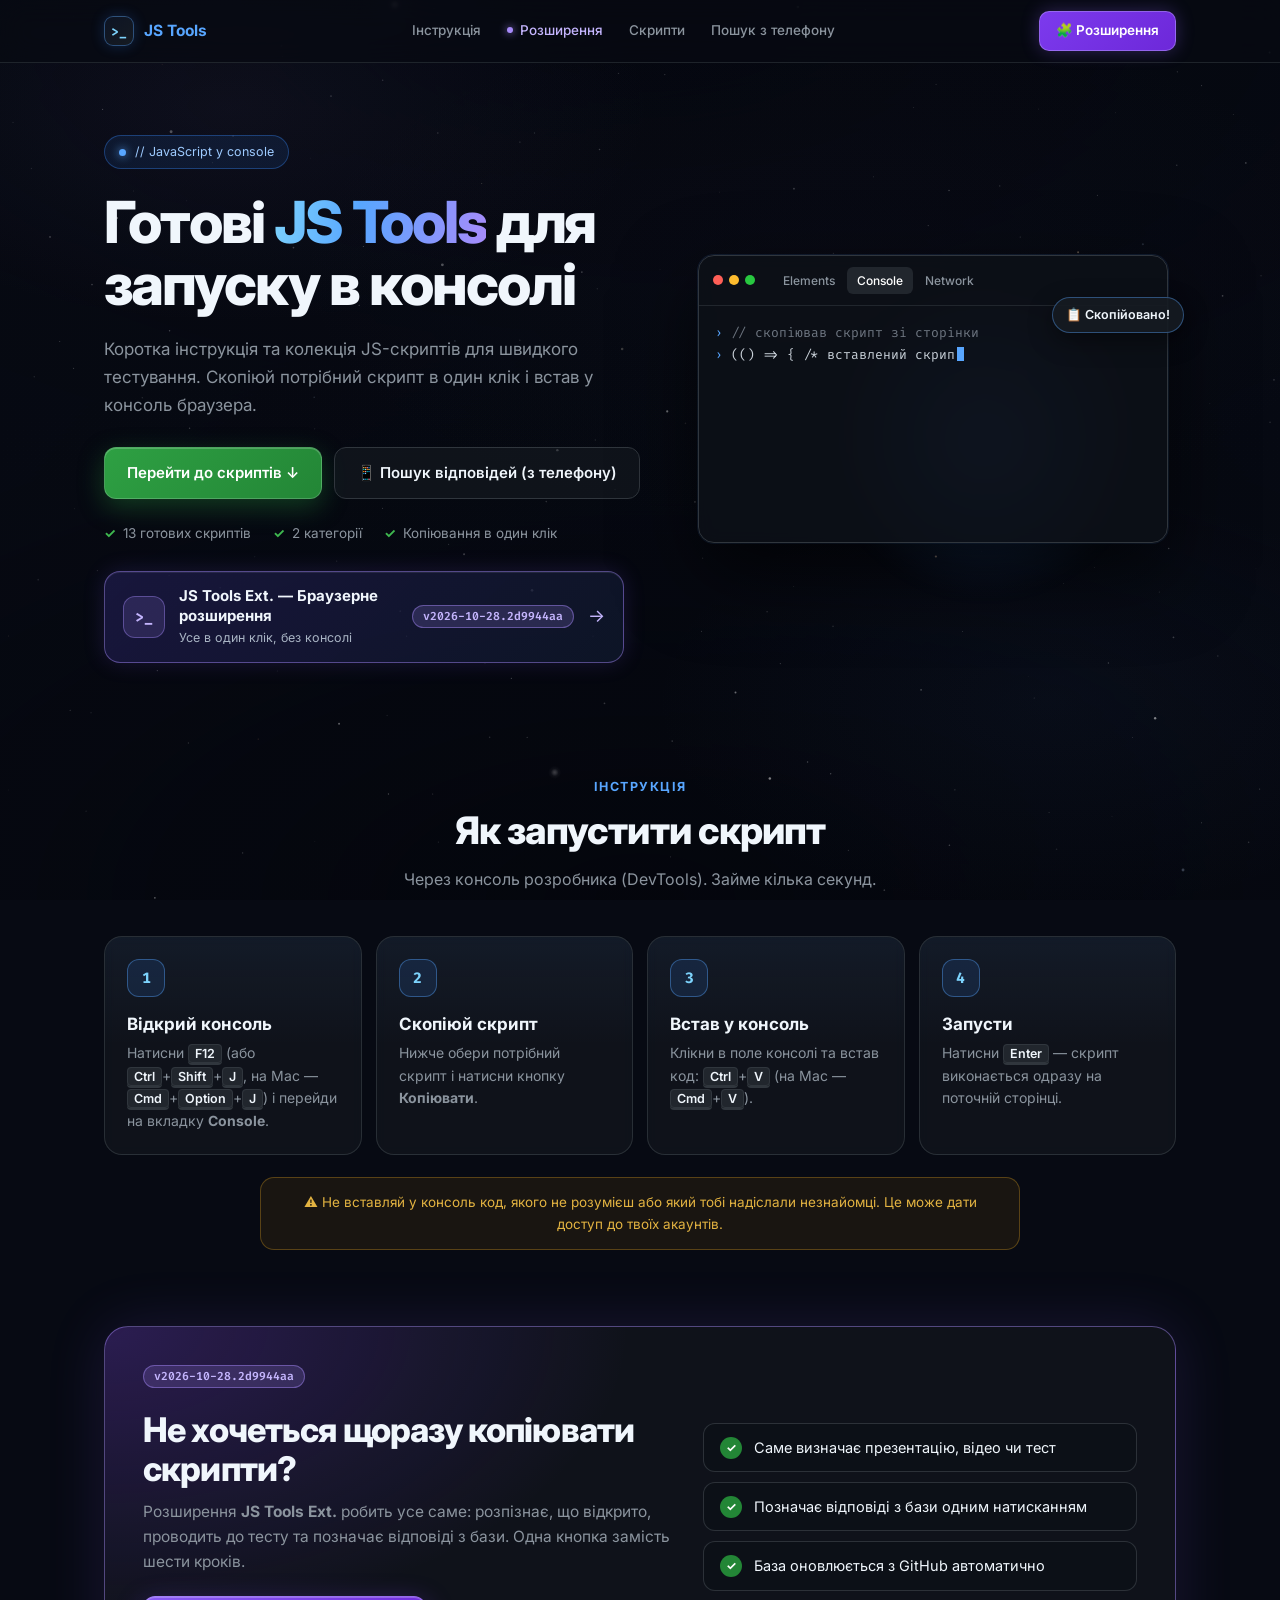
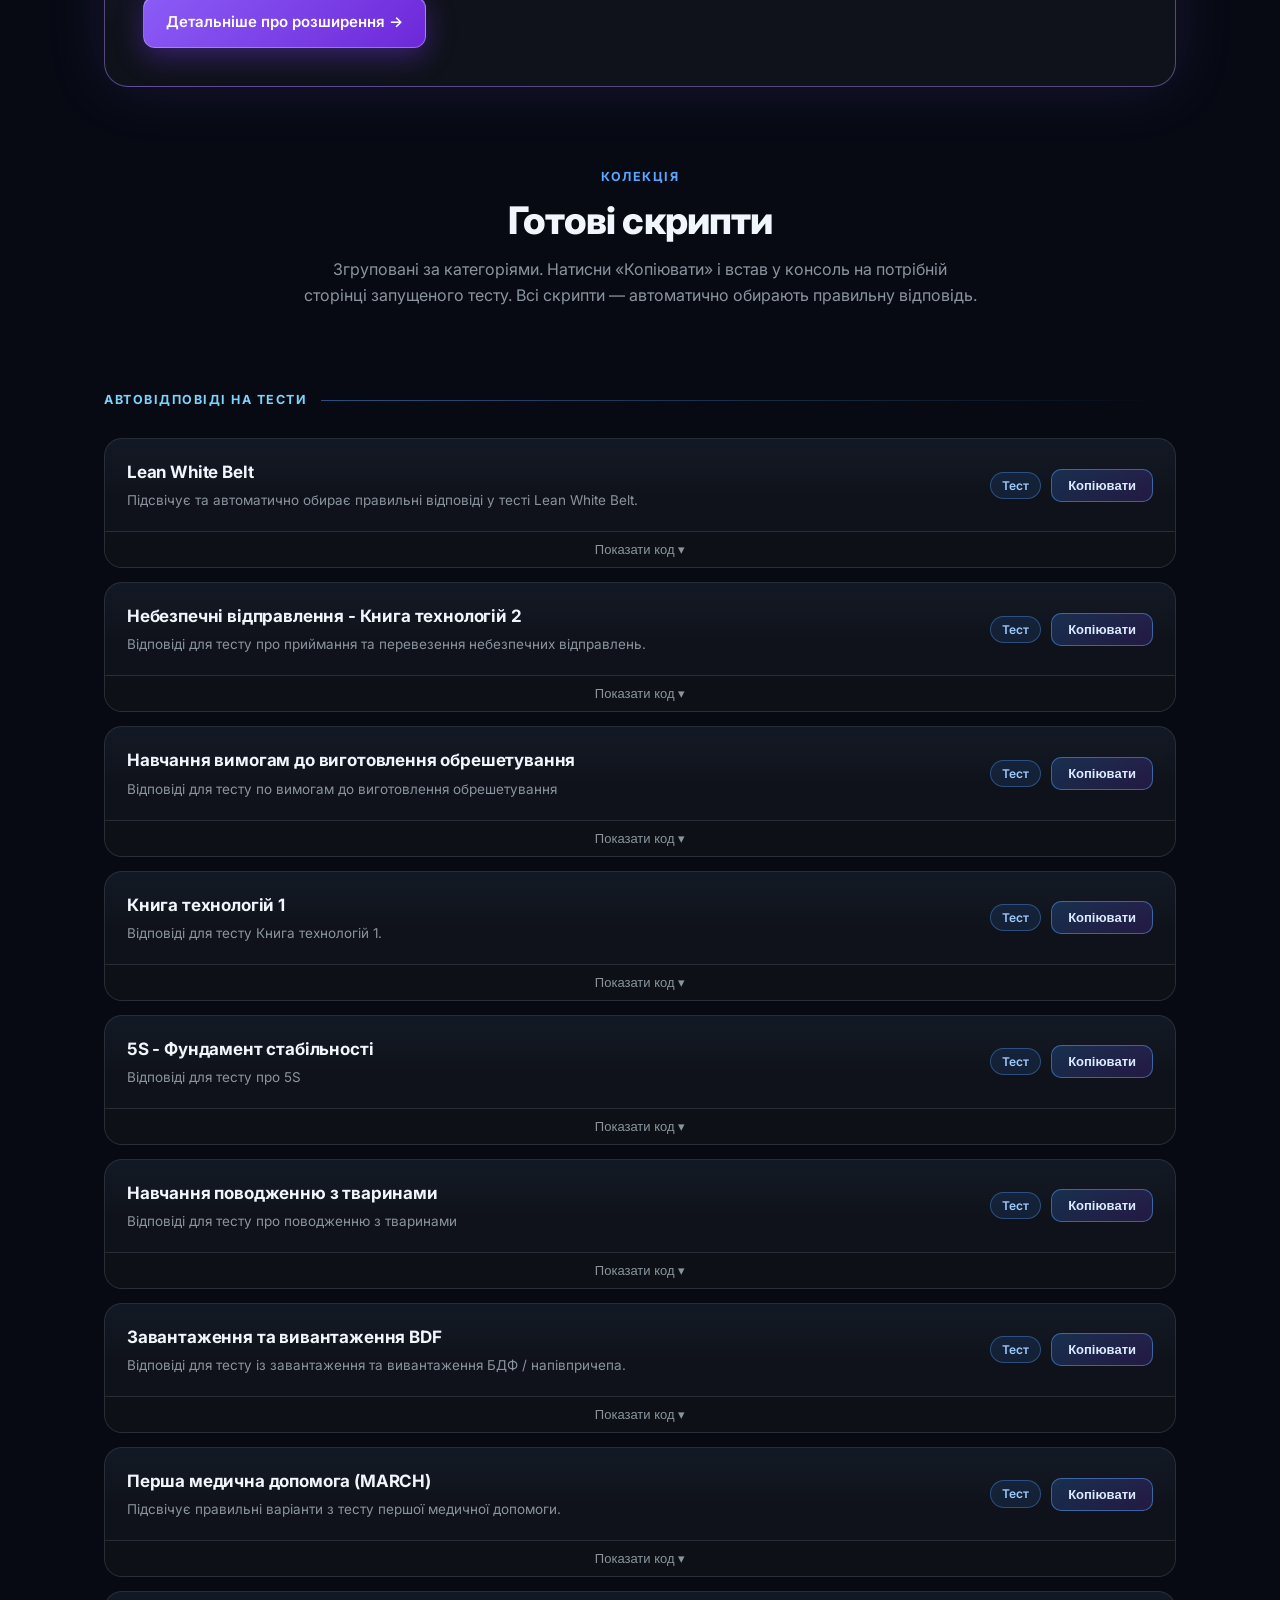
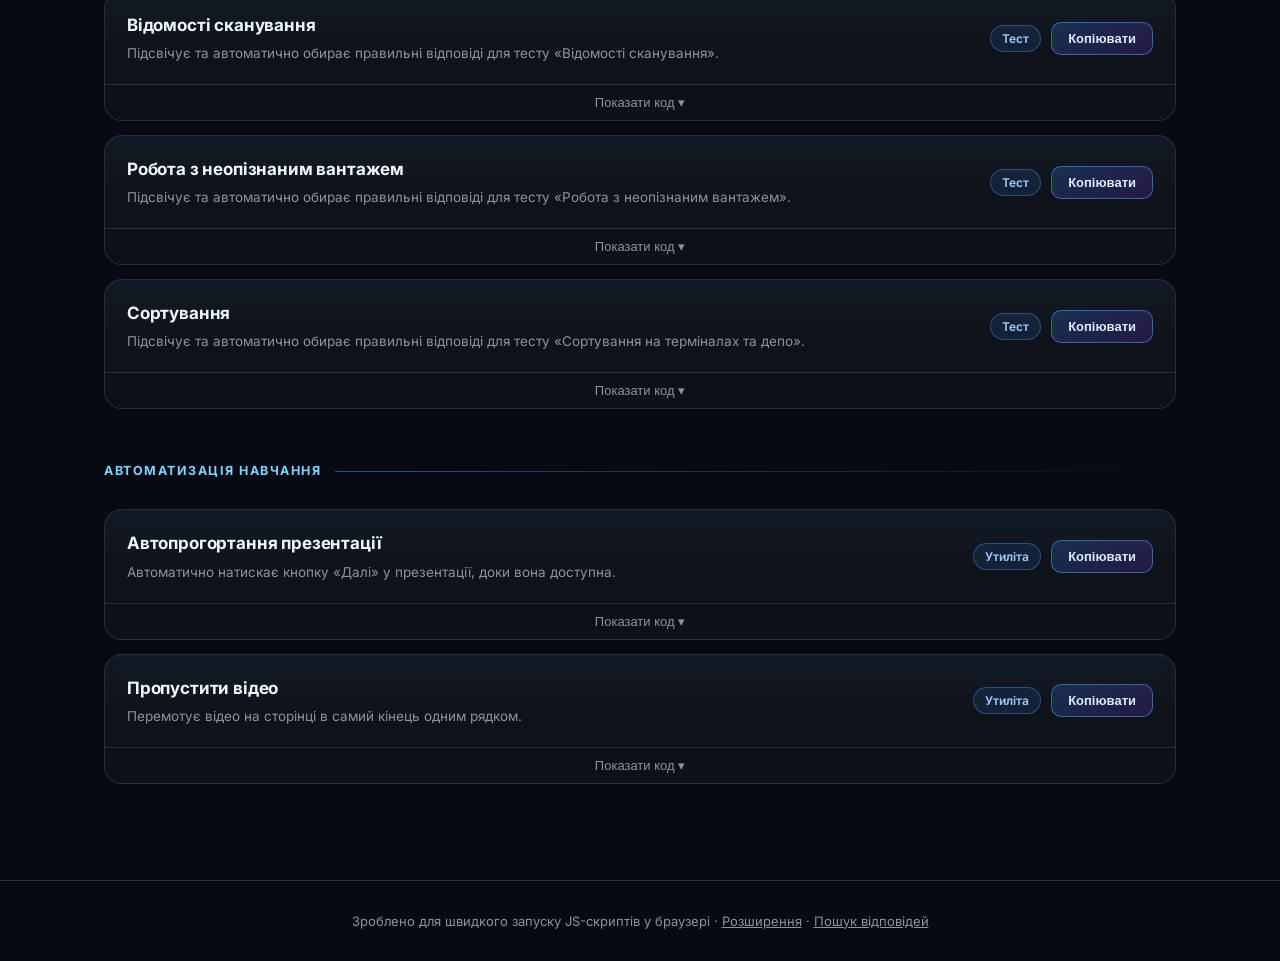
==== commit 04b31244: "fix bag" ====
--- a/index.html
+++ b/index.html
@@ -5,10 +5,12 @@
     <meta charset="UTF-8" />
     <meta name="viewport" content="width=device-width, initial-scale=1.0" />
     <title>JS Test Tools</title>
-    <link rel="icon" href="data:image/svg+xml,<svg xmlns=%22http://www.w3.org/2000/svg%22 viewBox=%220 0 100 100%22><text y=%22.9em%22 font-size=%2290%22> >_ </text></svg>">
+    <link rel="icon" href="img/ico.png" />
     <meta name="description" content="Коротка інструкція, як запускати JavaScript у консолі браузера, та готові скрипти для копіювання в один клік." />
     <meta name="theme-color" content="#070a13" />
-    <script>document.documentElement.classList.add("s-js");</script>
+    <script>
+    document.documentElement.classList.add("s-js");
+    </script>
     <link rel="stylesheet" href="css/style.css" />
     <link rel="stylesheet" href="css/animations.css" />
     <link rel="stylesheet" href="css/site.css" />
@@ -16,7 +18,6 @@
 </head>
 
 <body class="s-page s-index">
-
     <!-- ======================= НАВІГАЦІЯ ======================= -->
     <nav class="s-nav" aria-label="Навігація сторінки">
         <div class="s-wrap s-nav-in">
@@ -30,7 +31,6 @@
             <a class="s-cta" href="extension.html">🧩 Розширення</a>
         </div>
     </nav>
-
     <!-- ======================= HERO ======================= -->
     <header class="s-hero" id="top">
         <div class="s-wrap s-hero-grid">
@@ -47,7 +47,6 @@
                     <li>Копіювання в один клік</li>
                     <li>Без встановлення</li>
                 </ul>
-
                 <!-- Кнопка розширення: у бейджі підставляється версія з data/version.json (див. js/site.js) -->
                 <a class="s-promo" href="extension.html">
                     <span class="s-promo-ico">&gt;_</span>
@@ -56,7 +55,6 @@
                     <span class="s-promo-arrow" aria-hidden="true">→</span>
                 </a>
             </div>
-
             <!-- Демо: консоль із запуском скрипта -->
             <div class="s-demo" aria-hidden="true">
                 <div class="s-orb"></div>
@@ -69,7 +67,6 @@
             </div>
         </div>
     </header>
-
     <!-- ======================= ІНСТРУКЦІЯ ======================= -->
     <section class="s-sec" id="how">
         <div class="s-wrap">
@@ -113,7 +110,6 @@
             </div>
         </div>
     </section>
-
     <!-- ======================= РОЗШИРЕННЯ ======================= -->
     <section class="s-sec" id="extension" style="padding-top: 0;">
         <div class="s-wrap">
@@ -132,7 +128,6 @@
             </div>
         </div>
     </section>
-
     <!-- ======================= СКРИПТИ ======================= -->
     <section class="s-sec" id="scripts" style="padding-top: 0;">
         <div class="s-wrap">
@@ -144,11 +139,9 @@
             <div id="cards"></div>
         </div>
     </section>
-
     <footer class="s-foot">
         <div class="s-wrap">Зроблено для швидкого запуску JS-скриптів у браузері · <a href="extension.html">Розширення</a> · <a href="poshuk.html">Пошук відповідей</a></div>
     </footer>
-
     <!--
     База скриптів винесена в data/scripts-db.js — це окрема "база знань"
     цієї сторінки. Щоб додати свій скрипт, відредагуй масив SCRIPTS_DB:
@@ -159,4 +152,4 @@
     <script src="js/site.js"></script>
 </body>
 
-</html>
+</html>
